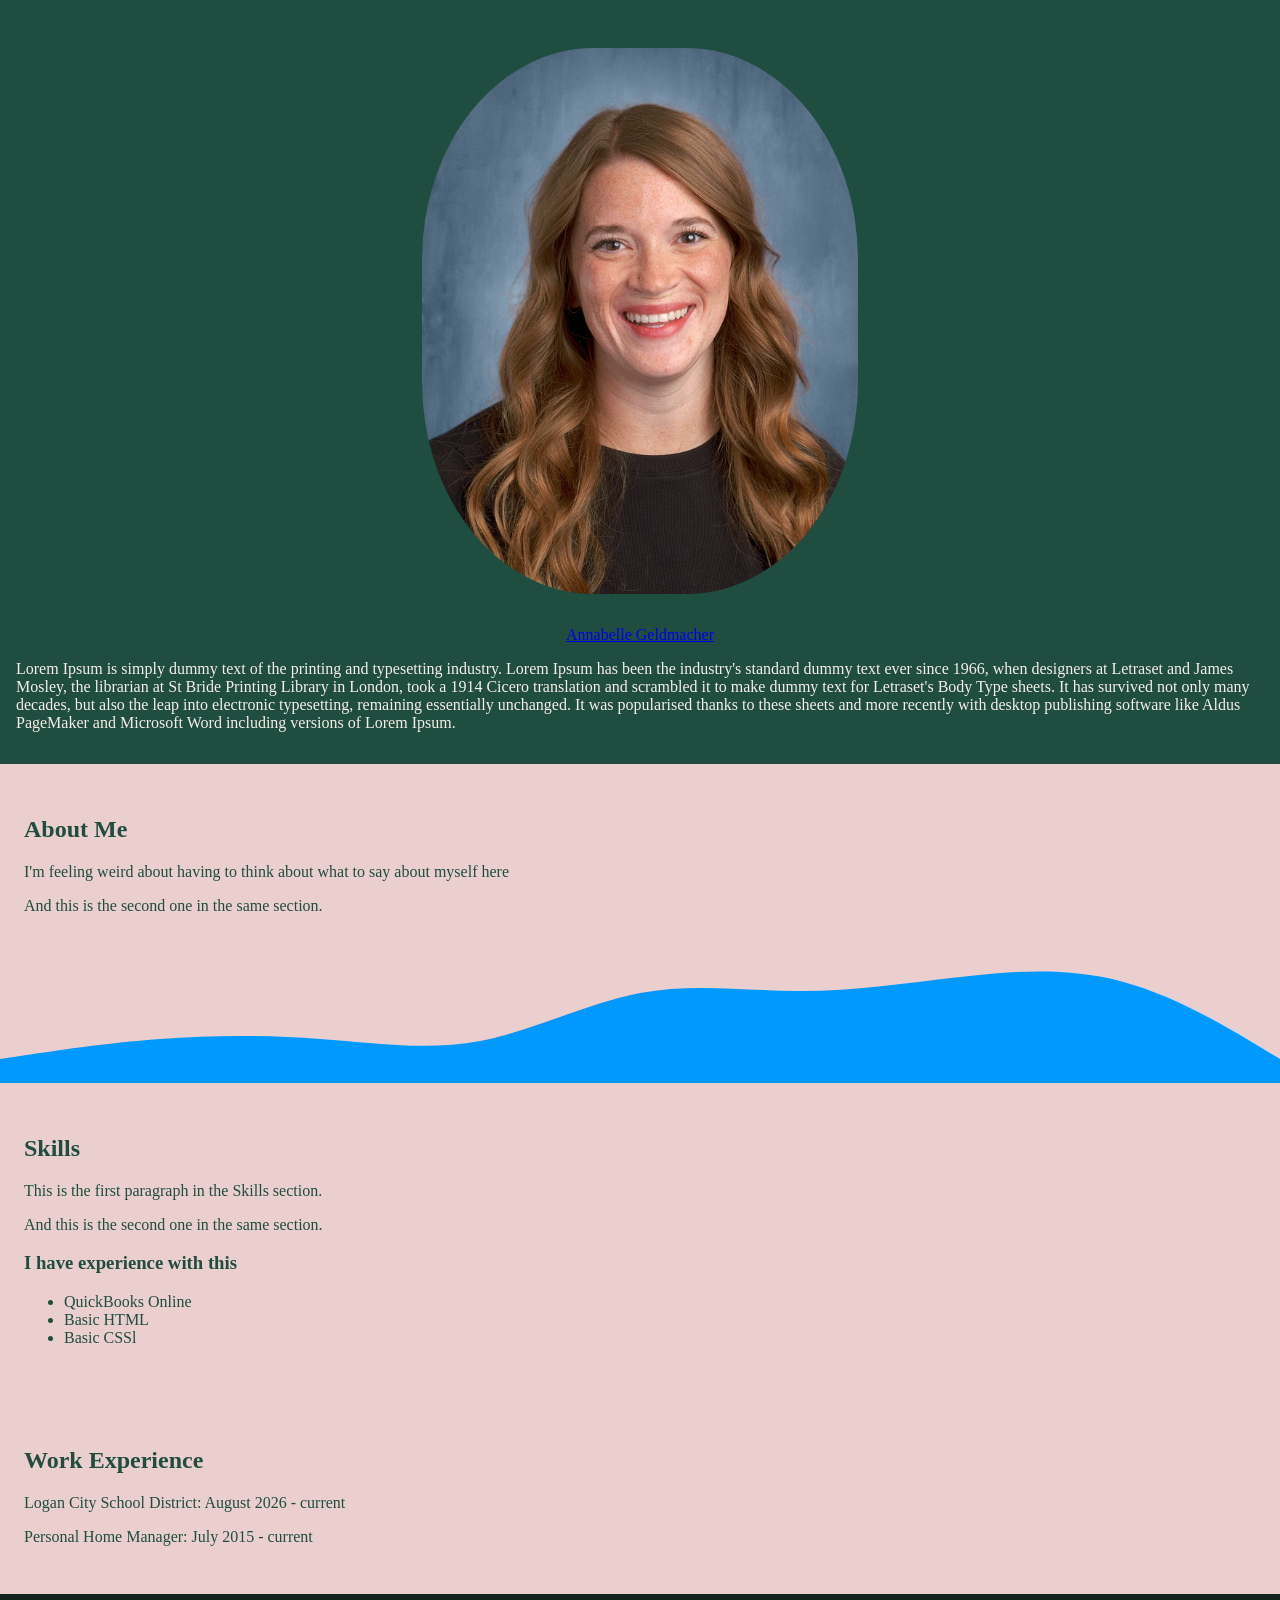
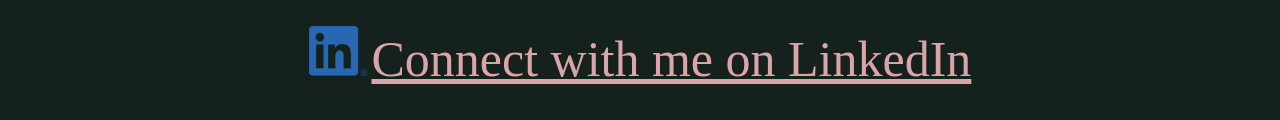
==== index.html @ 153352ad "initial uploading of files" ====
<!DOCTYPE html>
<html lang="en">

<head>
    <meta charset="UTF-8">
    <meta name="viewport" content="width=device-width, initial-scale=1.0">
    <title>Annabelle Geldmacher</title>
    <link rel="stylesheet" href="styles.css">
</head>

<body>
    <header>
        <img class="profilepic" src="headshot copy.JPG" alt="Personal Headshot">
        <!-- <div class="intro"> -->
        <!-- <h1>Annabelle Geldmacher</h1> -->
        <a href="#about-me-section">Annabelle Geldmacher</a>
        <p>Lorem Ipsum is simply dummy text of the printing and typesetting industry. Lorem Ipsum has been the
            industry's standard dummy text ever since 1966, when designers at Letraset and James Mosley, the
            librarian at St Bride Printing Library in London, took a 1914 Cicero translation and scrambled it to
            make dummy text for Letraset's Body Type sheets. It has survived not only many decades, but also the
            leap into electronic typesetting, remaining essentially unchanged. It was popularised thanks to these
            sheets and more recently with desktop publishing software like Aldus PageMaker and Microsoft Word
            including versions of Lorem Ipsum.</p>
        <!-- </div> -->
    </header>
    <main>
        <section>
            <h2 id="about-me-section">About Me</h2>
            <p>I'm feeling weird about having to think about what to say about myself here</p>
            <p>And this is the second one in the same section.</p>
        </section>
        <!-- wave divider -->
        <div class="wave-divider">
            <svg xmlns="http://www.w3.org/2000/svg" viewBox="0 0 1440 320" preserveAspectRatio="none">
                <path fill="#0099ff" fill-opacity="1"
                    d="M0,256L30,245.3C60,235,120,213,180,202.7C240,192,300,192,360,202.7C420,213,480,235,540,208C600,181,660,107,720,80C780,53,840,75,900,74.7C960,75,1020,53,1080,37.3C1140,21,1200,11,1260,48C1320,85,1380,171,1410,213.3L1440,256L1440,320L1410,320C1380,320,1320,320,1260,320C1200,320,1140,320,1080,320C1020,320,960,320,900,320C840,320,780,320,720,320C660,320,600,320,540,320C480,320,420,320,360,320C300,320,240,320,180,320C120,320,60,320,30,320L0,320Z">
                </path>
            </svg>
        </div>

        <section>
            <h2>Skills</h2>
            <p>This is the first paragraph in the Skills section.</p>
            <p>And this is the second one in the same section.</p>
            <h3>I have experience with this</h3>
            <ul>
                <li>QuickBooks Online</li>
                <li>Basic HTML</li>
                <li>Basic CSSl</li>
            </ul>
        </section>
        <section>
            <h2>Work Experience</h2>
            <p>Logan City School District: August 2026 - current</p>
            <p>Personal Home Manager: July 2015 - current</p>
        </section>
    </main>
    <footer class="centered">
        <img src="logo.png" alt="LinkedIn logo" height="50px">
        <a href="https://www.linkedin.com/in/annabelle-geldmacher-92228b434/">
            Connect with me on LinkedIn
        </a>
    </footer>

</body>


</html>
---- styles.css ----
/* ----------HEADER---------- */
@font-face {
    font-family: 'TaylorSwiftHandwriting';
    src: url('fonts/TaylorSwiftHandwriting.ttf');
}

@font-face {
    font-family: 'BuiltTitling';
    src: url('fonts/BuiltTitling.ttf')
}

header {
    display: flex;
    flex-direction: column;
    background-color: #1F4D3F;
    color: #F7EEE9;
    /* border-bottom: 5px solid #D9A5A8; */
    justify-content: space-evenly;
    align-items: center;
    align-content: center;
    font-family: 'BuiltTitling';
    padding: 1rem;
}

/* ----------MAIN---------- */

body {
    background-color: #EBCFCF;
    color: #1F4D3F;
    margin: 0;
    padding: 0;
    font-family: 'TaylorSwiftHandwriting';
}

.profilepic {
    max-width: 35%;
    padding: 2rem 1rem;
    border-radius: 40%;
}

.centered {
    text-align: center;
}

/* .intro {
    max-width: 500px;
    text-align: left;
} */
/* ----------WAVES---------- */
.wave-divider {
    background-color: var(--above);
    /* color of the section above */
    line-height: 0;
}

.wave-divider svg {
    display: block;
    width: 100%;
    height: 120px;
    /* make the waves taller or shorter */
    fill: var(--below);
    /* color of the section below */
}

/* ----------SECTIONS---------- */
section {
    padding: 2rem 1.5rem;
}

.section-petal {
    background-color: #EBCFCF;
}

.section-sage {
    background-color: #B8BFA0;
}

footer {
    background-color: #14211C;
    color: #F7EEE9;
    padding: 2rem;
}

footer a {
    color: #D9A5A8;
    font-size: 50px;
}

/* ----------FOOTER---------- */

footer a:hover {
    color: #F7EEE9;
}




/* #F7EEE9 - blush cream */
/* #1F4D3F - deep emerald*/
/* #14211C - ink green */
/* #D9A5A8 - dusty pink*/
/* #B8BFA0 - sage mist*/
/* #EBCFCF - pale petal*/
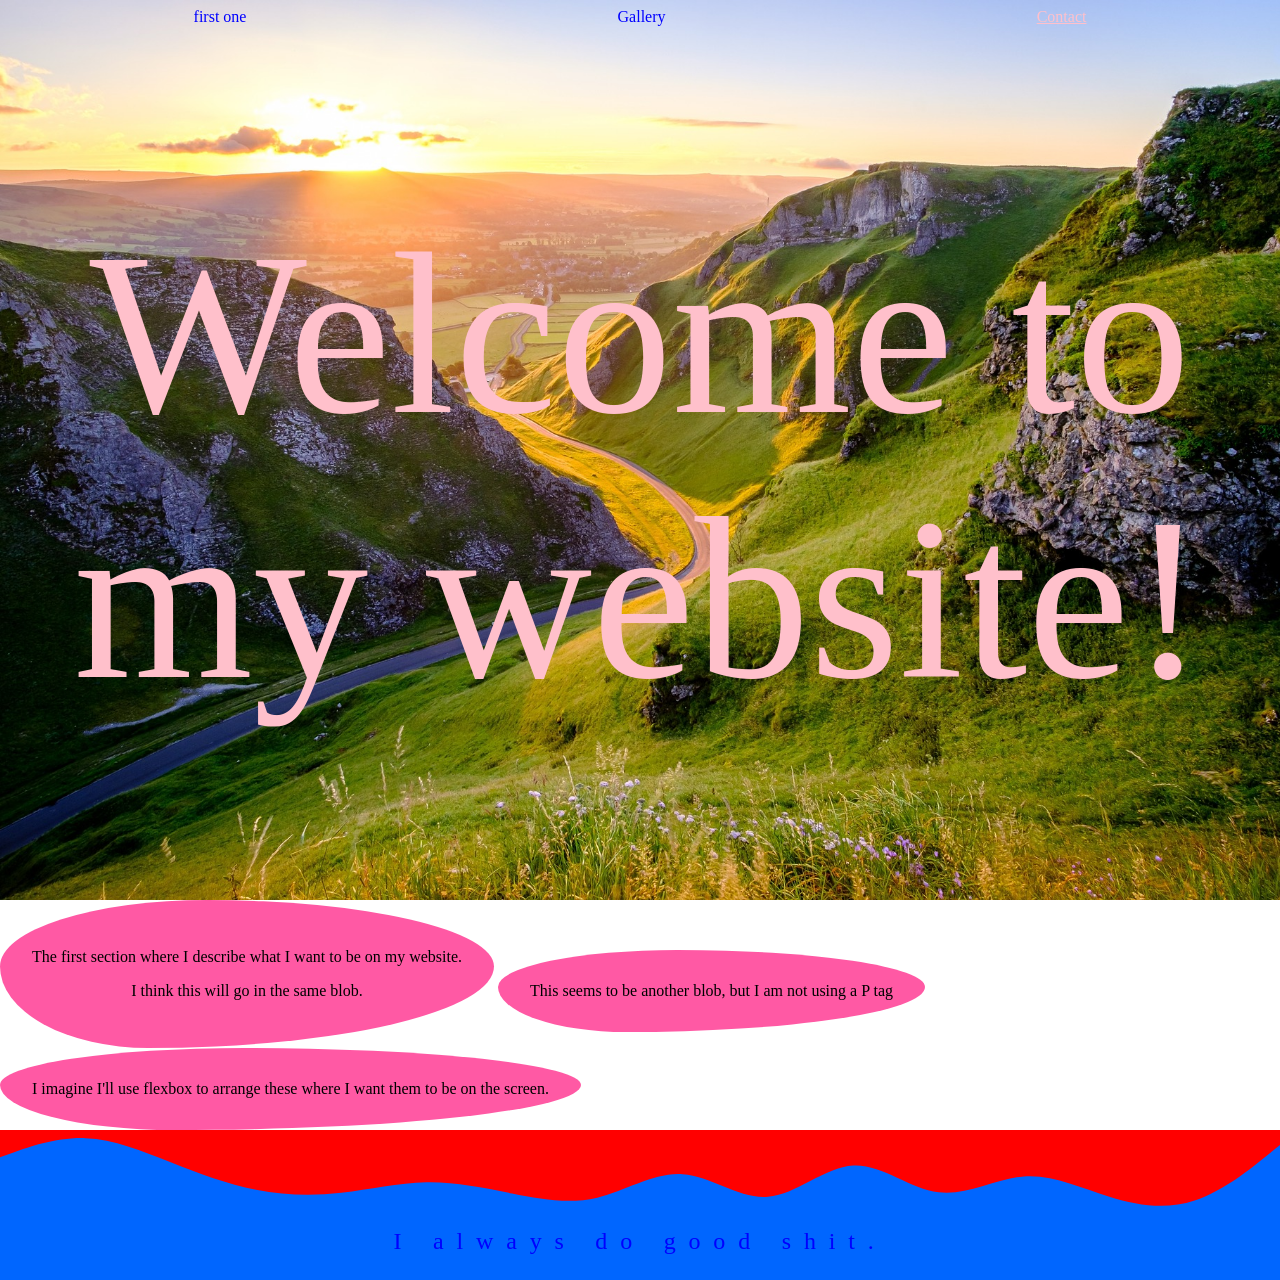
==== commit e3e2ad4e: "initial upload of actual final project" ====
--- a/index.html
+++ b/index.html
@@ -4,65 +4,36 @@
 <head>
     <meta charset="UTF-8">
     <meta name="viewport" content="width=device-width, initial-scale=1.0">
-    <title>Annabelle Geldmacher</title>
+    <title>Final Project</title>
     <link rel="stylesheet" href="styles.css">
 </head>
 
 <body>
-    <header>
-        <img class="profilepic" src="headshot copy.JPG" alt="Personal Headshot">
-        <!-- <div class="intro"> -->
-        <!-- <h1>Annabelle Geldmacher</h1> -->
-        <a href="#about-me-section">Annabelle Geldmacher</a>
-        <p>Lorem Ipsum is simply dummy text of the printing and typesetting industry. Lorem Ipsum has been the
-            industry's standard dummy text ever since 1966, when designers at Letraset and James Mosley, the
-            librarian at St Bride Printing Library in London, took a 1914 Cicero translation and scrambled it to
-            make dummy text for Letraset's Body Type sheets. It has survived not only many decades, but also the
-            leap into electronic typesetting, remaining essentially unchanged. It was popularised thanks to these
-            sheets and more recently with desktop publishing software like Aldus PageMaker and Microsoft Word
-            including versions of Lorem Ipsum.</p>
-        <!-- </div> -->
+    <header class="header">
+        <nav class="nav">
+            <ul>
+                <li>first one</li>
+                <li>Gallery</li>
+                <li><a class="contact" href="https://linkedin.com">Contact</a></li>
+            </ul>
+        </nav>
+        <p class="hero-text">Welcome to my website!</p>
     </header>
     <main>
-        <section>
-            <h2 id="about-me-section">About Me</h2>
-            <p>I'm feeling weird about having to think about what to say about myself here</p>
-            <p>And this is the second one in the same section.</p>
-        </section>
-        <!-- wave divider -->
-        <div class="wave-divider">
-            <svg xmlns="http://www.w3.org/2000/svg" viewBox="0 0 1440 320" preserveAspectRatio="none">
-                <path fill="#0099ff" fill-opacity="1"
-                    d="M0,256L30,245.3C60,235,120,213,180,202.7C240,192,300,192,360,202.7C420,213,480,235,540,208C600,181,660,107,720,80C780,53,840,75,900,74.7C960,75,1020,53,1080,37.3C1140,21,1200,11,1260,48C1320,85,1380,171,1410,213.3L1440,256L1440,320L1410,320C1380,320,1320,320,1260,320C1200,320,1140,320,1080,320C1020,320,960,320,900,320C840,320,780,320,720,320C660,320,600,320,540,320C480,320,420,320,360,320C300,320,240,320,180,320C120,320,60,320,30,320L0,320Z">
-                </path>
-            </svg>
+        <div class="blob-container">
+            <p>The first section where I describe what I want to be on my website.</p>
+            <p>I think this will go in the same blob.</p>
         </div>
-
-        <section>
-            <h2>Skills</h2>
-            <p>This is the first paragraph in the Skills section.</p>
-            <p>And this is the second one in the same section.</p>
-            <h3>I have experience with this</h3>
-            <ul>
-                <li>QuickBooks Online</li>
-                <li>Basic HTML</li>
-                <li>Basic CSSl</li>
-            </ul>
-        </section>
-        <section>
-            <h2>Work Experience</h2>
-            <p>Logan City School District: August 2026 - current</p>
-            <p>Personal Home Manager: July 2015 - current</p>
-        </section>
+        <div class="blob-container">
+            This seems to be another blob, but I am not using a P tag
+        </div>
+        <div class="blob-container">
+            I imagine I'll use flexbox to arrange these where I want them to be on the screen.
+        </div>
     </main>
-    <footer class="centered">
-        <img src="logo.png" alt="LinkedIn logo" height="50px">
-        <a href="https://www.linkedin.com/in/annabelle-geldmacher-92228b434/">
-            Connect with me on LinkedIn
-        </a>
+    <footer class="footer">
+        <p class="footer-text">I always do good shit.</p>
     </footer>
-
 </body>
 
-
 </html>
--- a/styles.css
+++ b/styles.css
@@ -1,103 +1,101 @@
-/* ----------HEADER---------- */
-@font-face {
-    font-family: 'TaylorSwiftHandwriting';
-    src: url('fonts/TaylorSwiftHandwriting.ttf');
+html,
+body {
+    margin: 0;
+    padding: 0;
 }
 
-@font-face {
-    font-family: 'BuiltTitling';
-    src: url('fonts/BuiltTitling.ttf')
+.header {
+    background-image: url(photos/highlandsunset.jpg);
+    background-size: cover;
+    background-position: center;
+    background-repeat: no-repeat;
+    min-height: 100vh;
+    min-height: 100dvh;
+    display: flex;
+    flex-direction: column;
+    padding: 0;
+    margin: 0;
+
+    /* list-style-type: none;
+    color: blue;
+    display: flex;
+    flex-direction: row;
+    justify-content: center;
+    justify-content: space-around;
+    padding: 0;
+    margin: 0; */
 }
 
-header {
+.nav ul {
     display: flex;
-    flex-direction: column;
-    background-color: #1F4D3F;
-    color: #F7EEE9;
-    /* border-bottom: 5px solid #D9A5A8; */
-    justify-content: space-evenly;
-    align-items: center;
-    align-content: center;
-    font-family: 'BuiltTitling';
-    padding: 1rem;
+    color: blue;
+    flex-direction: row;
+    justify-content: space-around;
+    gap: 1.5rem;
+    list-style: none;
+    padding: .5rem 1rem;
+    margin: 0;
+    gap: 1rem;
 }
 
-/* ----------MAIN---------- */
-
-body {
-    background-color: #EBCFCF;
-    color: #1F4D3F;
-    margin: 0;
-    padding: 0;
-    font-family: 'TaylorSwiftHandwriting';
+.hero-text {
+    font-size: clamp(3rem, 18vw, 20rem);
+    color: pink;
+    margin: auto;
+    text-align: center;
+    max-width: 90%;
+    max-height: 95%;
+    padding: 0 1rem;
+    overflow-wrap: break-word;
+    line-height: 1:1;
 }
 
-.profilepic {
-    max-width: 35%;
-    padding: 2rem 1rem;
-    border-radius: 40%;
+.contact {
+    color: pink;
 }
 
-.centered {
+.contact:hover {
+    color: green;
+
+}
+
+.blob-container {
+    background-color: #ff59a4;
+    border-radius: 42% 58% 70% 30% / 45% 45% 55% 55%;
+    /* Irregular blob radii */
+    padding: 2rem;
+    display: inline-block;
     text-align: center;
 }
 
-/* .intro {
-    max-width: 500px;
-    text-align: left;
-} */
-/* ----------WAVES---------- */
-.wave-divider {
-    background-color: var(--above);
-    /* color of the section above */
-    line-height: 0;
+.body {
+    background-color: pink;
 }
 
-.wave-divider svg {
-    display: block;
-    width: 100%;
-    height: 120px;
-    /* make the waves taller or shorter */
-    fill: var(--below);
-    /* color of the section below */
+.footer {
+    background-image: url(photos/wave1.svg);
+    background-color: red;
+    width: 100% 100%;
+    background-repeat: no-repeat;
+    height: 150px;
+    display: flex;
+    align-items: flex-end;
+    justify-content: center;
 }
 
-/* ----------SECTIONS---------- */
-section {
-    padding: 2rem 1.5rem;
-}
-
-.section-petal {
-    background-color: #EBCFCF;
-}
-
-.section-sage {
-    background-color: #B8BFA0;
-}
-
-footer {
-    background-color: #14211C;
-    color: #F7EEE9;
-    padding: 2rem;
-}
-
-footer a {
-    color: #D9A5A8;
-    font-size: 50px;
-}
-
-/* ----------FOOTER---------- */
-
-footer a:hover {
-    color: #F7EEE9;
-}
-
-
-
-
-/* #F7EEE9 - blush cream */
-/* #1F4D3F - deep emerald*/
-/* #14211C - ink green */
-/* #D9A5A8 - dusty pink*/
-/* #B8BFA0 - sage mist*/
-/* #EBCFCF - pale petal*/+.footer-text {
+    position: relative;
+    z-index: 1;
+    flex: 1;
+    text-align: center;
+    letter-spacing: 1vw;
+    /* puts text in front of blob */
+    /* height: 100%; */
+    margin: 0;
+    padding: 25px;
+    /* display: flex; */
+    /* align-items: flex-end; */
+    /* justify-content: center; */
+    color: blue;
+    font-size: 1.5rem;
+}
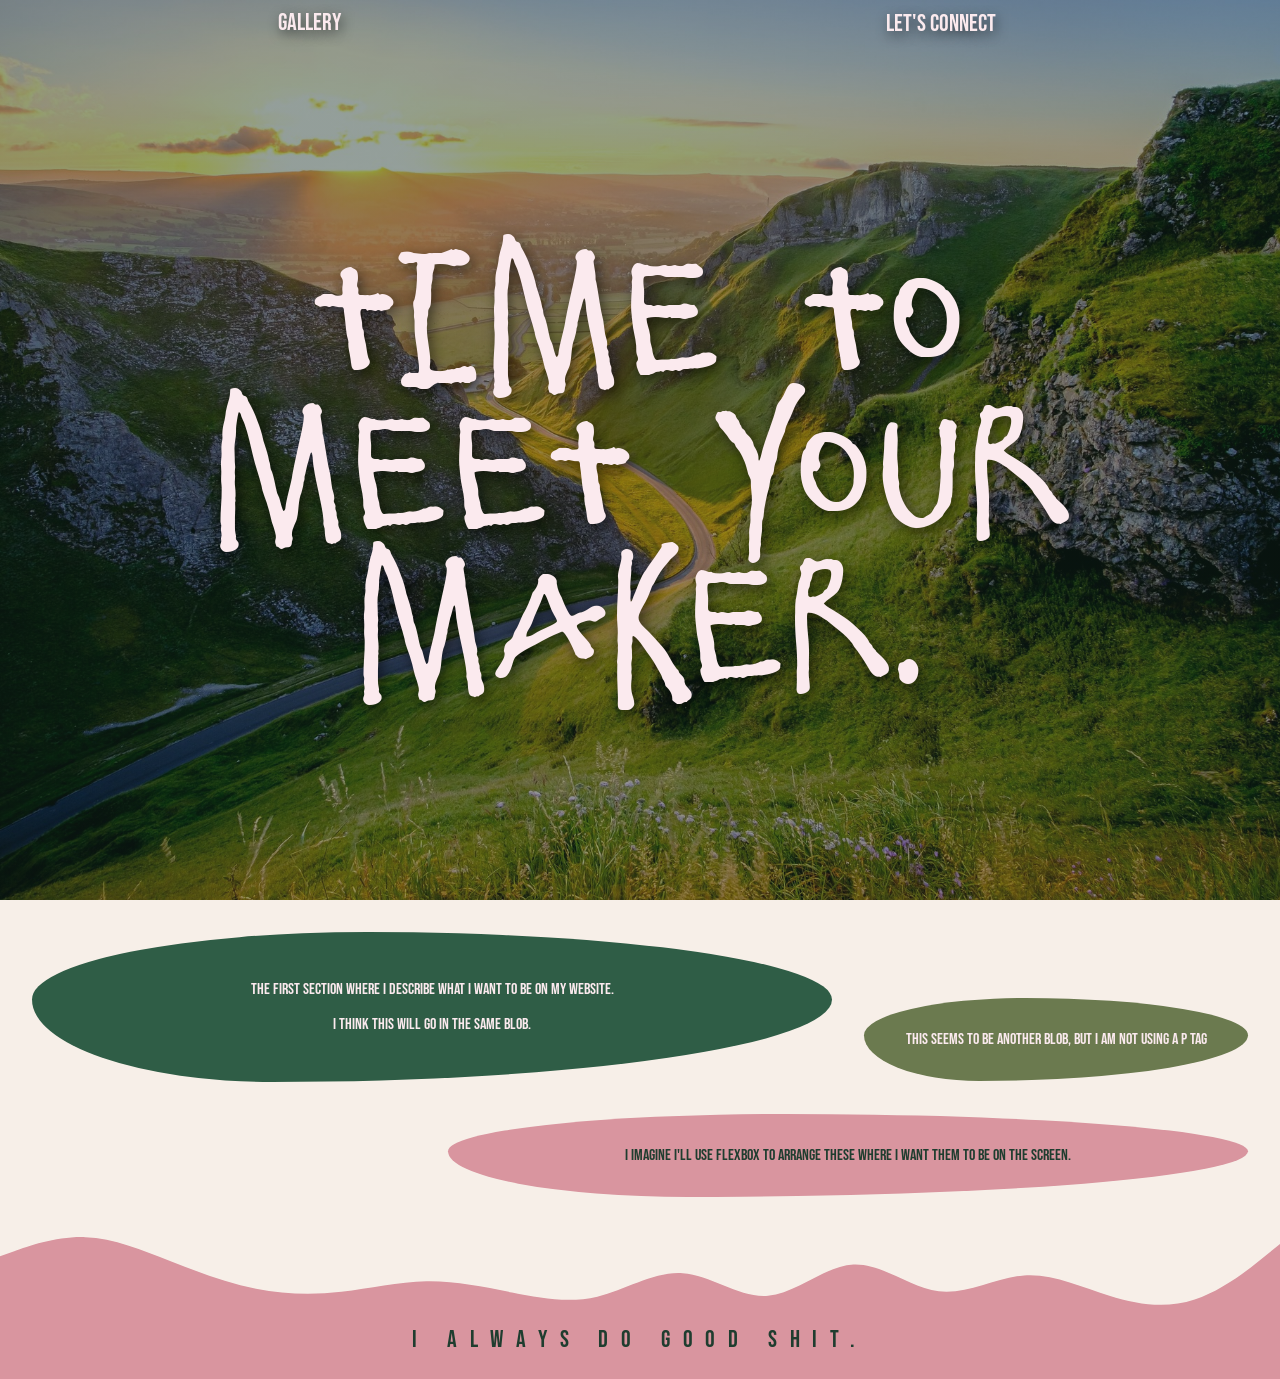
==== commit 78e80936: "Add files via upload" ====
--- a/index.html
+++ b/index.html
@@ -12,28 +12,41 @@
     <header class="header">
         <nav class="nav">
             <ul>
-                <li>first one</li>
-                <li>Gallery</li>
-                <li><a class="contact" href="https://linkedin.com">Contact</a></li>
+                <!-- <li>first one</li> -->
+                <li><a href="gallery.html">Gallery</a></li>
+                <li><button class="contact" id="open-contact">Let's Connect</button></li>
             </ul>
         </nav>
-        <p class="hero-text">Welcome to my website!</p>
+        <p class="hero-text">Time to meet your maker.</p>
     </header>
-    <main>
-        <div class="blob-container">
+    <main class="body">
+        <div class="blob-1">
             <p>The first section where I describe what I want to be on my website.</p>
             <p>I think this will go in the same blob.</p>
         </div>
-        <div class="blob-container">
+        <div class="blob-2">
             This seems to be another blob, but I am not using a P tag
         </div>
-        <div class="blob-container">
+        <div class="blob-3">
             I imagine I'll use flexbox to arrange these where I want them to be on the screen.
         </div>
     </main>
     <footer class="footer">
         <p class="footer-text">I always do good shit.</p>
     </footer>
+
+    <dialog class="contact-box" id="contact-box">
+        <button id="close-contact" class="close-x" aria-label="Close">&times;</button>
+        <div>Find me on LinkedIn or email me </div>
+        <!-- <h2>Get in touch</h2> -->
+        <div><a href="https://linkedin.com/in/annabelle-geldmacher" target="_blank" rel="noopener">LinkedIn</a></div>
+        <div>
+            <!-- <span id="email-text">annabelle.geldmacher@gmail.com</span> -->
+            <a href="mailto:annabelle.geldmacher@gmail.com">Email Me</a>
+            <!-- <button class="copy-email" id="copy-email">Copy email</button> -->
+        </div>
+    </dialog>
+    <script src="script.js"></script>
 </body>
 
 </html>
--- a/styles.css
+++ b/styles.css
@@ -1,3 +1,32 @@
+@font-face {
+    font-family: ElliotSix;
+    src: url(fonts/ElliotSix.ttf);
+}
+
+@font-face {
+    font-family: ComicZine;
+    src: url(fonts/ComicZine.otf);
+}
+
+@font-face {
+    font-family: BebasNeue;
+    src: url(fonts/BebasNeue.ttf);
+}
+
+@media (min-width: 700px) {
+    .blob-1 {
+        align-self: flex-start;
+    }
+
+    .blob-2 {
+        align-self: center;
+    }
+
+    .blob-3 {
+        align-self: flex-end;
+    }
+}
+
 html,
 body {
     margin: 0;
@@ -5,7 +34,8 @@
 }
 
 .header {
-    background-image: url(photos/highlandsunset.jpg);
+    /* background-image: linear-gradient(rgba(0, 0, 0, .25), rgba(0, 0, 0, .25)), url(photos/highlandsunset.jpg); */
+    background-image: linear-gradient(rgba(18, 42, 32, .45), rgba(18, 42, 32, .45)), url(photos/highlandsunset.jpg);
     background-size: cover;
     background-position: center;
     background-repeat: no-repeat;
@@ -27,8 +57,12 @@
 }
 
 .nav ul {
-    display: flex;
-    color: blue;
+    font-family: "BebasNeue";
+    font-size: x-large;
+    display: flex;
+    color: #fbeaee;
+    text-shadow: 3px 5px 14px rgba(0, 0, 0, .55);
+    text-decoration: none;
     flex-direction: row;
     justify-content: space-around;
     gap: 1.5rem;
@@ -38,43 +72,144 @@
     gap: 1rem;
 }
 
+.nav a {
+    color: #fbeaee;
+    text-shadow: 2px 4px 12px rgba(0, 0, 0, .55);
+    text-decoration: none;
+}
+
 .hero-text {
-    font-size: clamp(3rem, 18vw, 20rem);
-    color: pink;
+    font-family: "ElliotSix";
+    font-size: clamp(4rem, 12vw, 19rem);
+    color: #fbeaee;
+    text-shadow: 3px 5px 14px rgba(0, 0, 0, .55);
     margin: auto;
     text-align: center;
     max-width: 90%;
     max-height: 95%;
     padding: 0 1rem;
     overflow-wrap: break-word;
-    line-height: 1:1;
+    line-height: 1;
 }
 
 .contact {
-    color: pink;
+    color: #fbeaee;
+    text-shadow: 2px 4px 12px rgba(0, 0, 0, .55);
+    background: none;
+    border: none;
+    font: inherit;
+    cursor: pointer;
+    /* cursor/pointer - why? */
 }
 
 .contact:hover {
-    color: green;
-
-}
-
-.blob-container {
-    background-color: #ff59a4;
+    color: #f2a7b8;
+
+}
+
+.contact-box {
+    background-color: #1f3d2f;
+    color: #f6dfe4;
+    width: min(55vw, 50vh);
+    height: min(50vw, 50vh);
+    box-sizing: border-box;
+    border: none;
+    border-radius: 1rem;
+    font-family: "BebasNeue";
+    font-size: 3.5rem;
+    padding: 2rem;
+    overflow: auto;
+}
+
+.contact-box[open] {
+    display: flex;
+    flex-direction: column;
+    justify-content: center;
+    align-items: center;
+    gap: 1rem;
+    text-align: center;
+}
+
+.contact-box a {
+    color: #e9a9b8;
+}
+
+.contact-box a:hover {
+    color: #a8c99a;
+}
+
+.contact-box::backdrop {
+    background: rgba(0, 0, 0, 0.5);
+}
+
+.close-x {
+    position: absolute;
+    top: .5rem;
+    right: .75rem;
+    background: none;
+    border: none;
+    font-size: 3rem;
+    line-height: 1;
+    cursor: pointer;
+    color: #e9a9b8;
+}
+
+.close-x:hover {
+    color: #a8c99a;
+}
+
+main {
+    display: grid;
+    grid-template-columns: repeat(3, 1fr);
+    gap: 2rem;
+    padding: 2rem;
+}
+
+.blob-1 {
+    grid-column: 1 / 3;
+    background-color: #2f5d46;
     border-radius: 42% 58% 70% 30% / 45% 45% 55% 55%;
     /* Irregular blob radii */
     padding: 2rem;
     display: inline-block;
     text-align: center;
+    color: #fbeaee;
+    font-family: "BebasNeue";
+}
+
+.blob-2 {
+    grid-column: 3;
+    margin-top: 4rem;
+    background-color: #6b7a4f;
+    border-radius: 42% 58% 70% 30% / 45% 45% 55% 55%;
+    /* Irregular blob radii */
+    padding: 2rem;
+    display: inline-block;
+    text-align: center;
+    color: #fbeaee;
+    font-family: "BebasNeue";
+}
+
+.blob-3 {
+    grid-column: 2 / 4;
+    background-color: #d9959f;
+    border-radius: 42% 58% 70% 30% / 45% 45% 55% 55%;
+    /* Irregular blob radii */
+    padding: 2rem;
+    display: inline-block;
+    text-align: center;
+    color: #1f3d2f;
+    font-family: "BebasNeue";
 }
 
 .body {
-    background-color: pink;
+    background-color: #f7efe8;
 }
 
 .footer {
     background-image: url(photos/wave1.svg);
-    background-color: red;
+    fill: #d9959f;
+    background-color: #f7efe8;
     width: 100% 100%;
     background-repeat: no-repeat;
     height: 150px;
@@ -84,6 +219,7 @@
 }
 
 .footer-text {
+    font-family: "BebasNeue";
     position: relative;
     z-index: 1;
     flex: 1;
@@ -96,6 +232,6 @@
     /* display: flex; */
     /* align-items: flex-end; */
     /* justify-content: center; */
-    color: blue;
+    color: #1f3d2f;
     font-size: 1.5rem;
 }
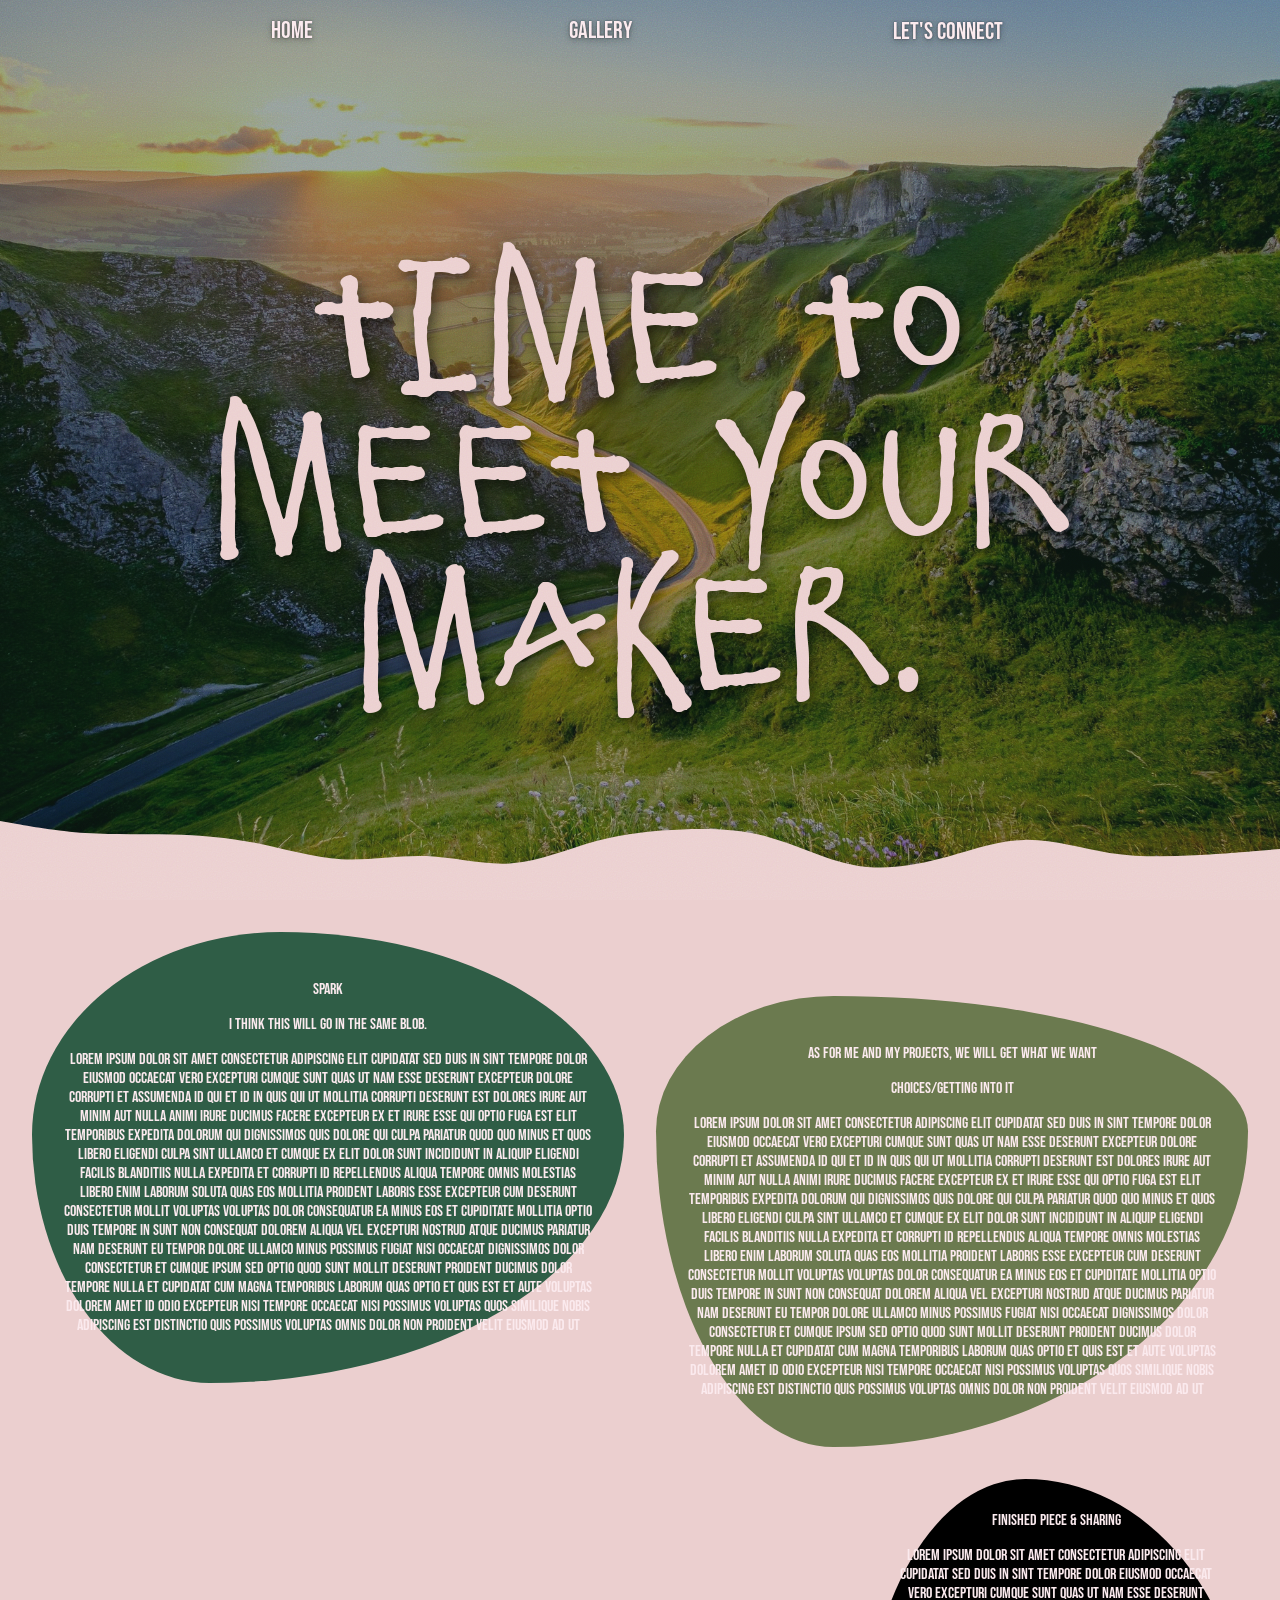
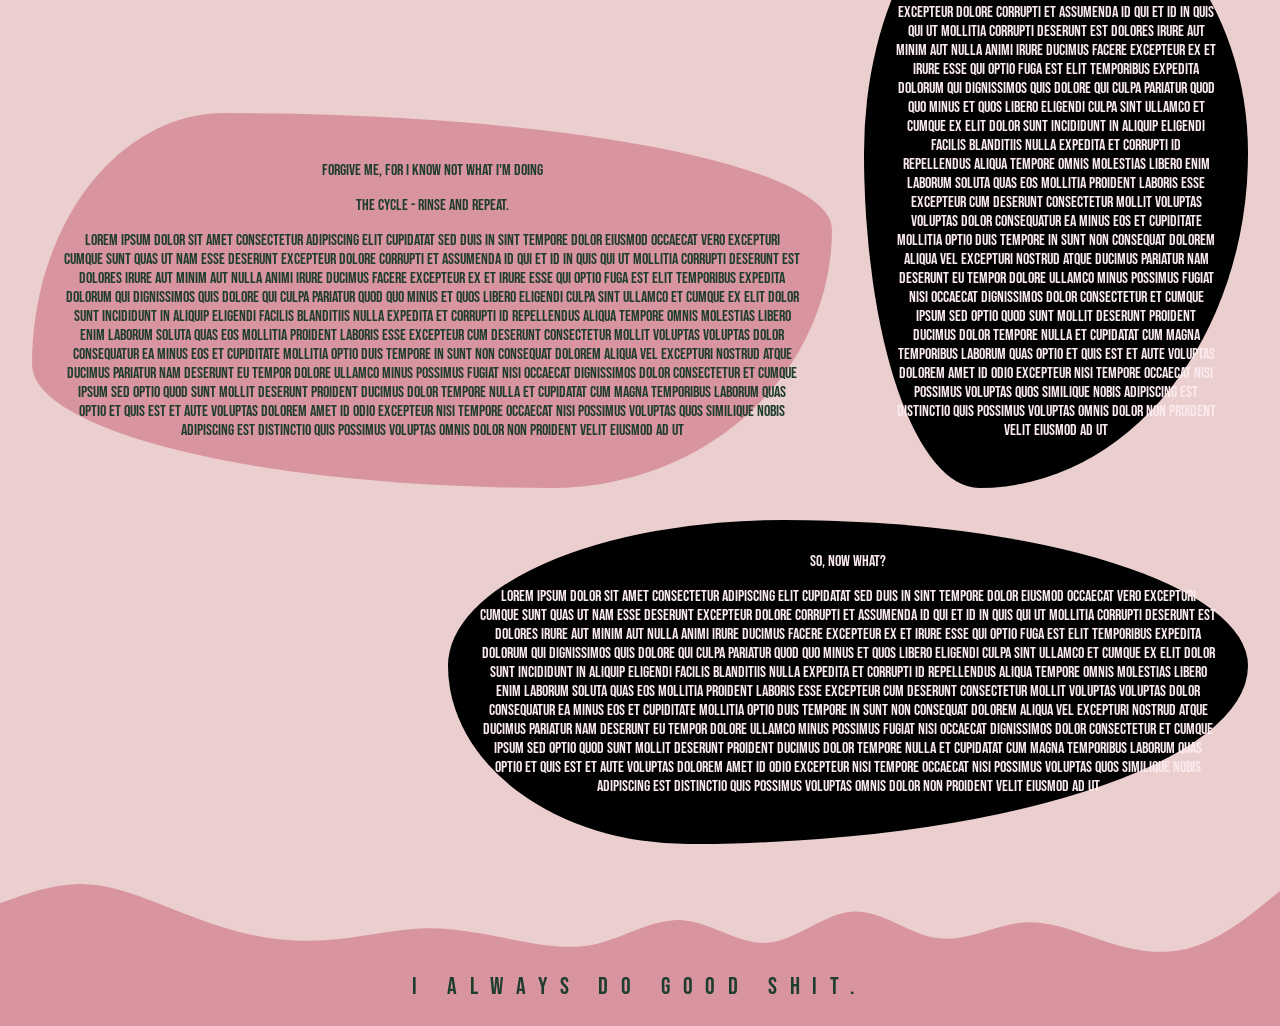
==== commit c4f5e880: "built gallery page, more main page formatting" ====
--- a/index.html
+++ b/index.html
@@ -12,23 +12,103 @@
     <header class="header">
         <nav class="nav">
             <ul>
-                <!-- <li>first one</li> -->
-                <li><a href="gallery.html">Gallery</a></li>
+                <li><a class="nav" href="index.html">Home</a></li>
+                <li><a class="nav" href="gallery.html">Gallery</a></li>
                 <li><button class="contact" id="open-contact">Let's Connect</button></li>
             </ul>
         </nav>
         <p class="hero-text">Time to meet your maker.</p>
+        <!-- <p class="lower-header">forgive me, for i know not what i'm doing.</p> -->
     </header>
-    <main class="body">
+    <main class="home-main">
         <div class="blob-1">
-            <p>The first section where I describe what I want to be on my website.</p>
+            <p>SPARK</p>
             <p>I think this will go in the same blob.</p>
+            <p>lorem ipsum dolor sit amet consectetur adipiscing elit cupidatat sed duis in sint tempore dolor
+                eiusmod occaecat vero excepturi cumque sunt quas ut nam esse deserunt excepteur dolore corrupti et
+                assumenda id qui et id in quis qui ut mollitia corrupti deserunt est dolores irure aut minim aut
+                nulla animi irure ducimus facere excepteur ex et irure esse qui optio fuga est elit temporibus
+                expedita dolorum qui dignissimos quis dolore qui culpa pariatur quod quo minus et quos libero
+                eligendi culpa sint ullamco et cumque ex elit dolor sunt incididunt in aliquip eligendi facilis
+                blanditiis nulla expedita et corrupti id repellendus aliqua tempore omnis molestias libero enim
+                laborum soluta quas eos mollitia proident laboris esse excepteur cum deserunt consectetur mollit
+                voluptas voluptas dolor consequatur ea minus eos et cupiditate mollitia optio duis tempore in sunt
+                non consequat dolorem aliqua vel excepturi nostrud atque ducimus pariatur nam deserunt eu tempor
+                dolore ullamco minus possimus fugiat nisi occaecat dignissimos dolor consectetur et cumque ipsum sed
+                optio quod sunt mollit deserunt proident ducimus dolor tempore nulla et cupidatat cum magna
+                temporibus laborum quas optio et quis est et aute voluptas dolorem amet id odio excepteur nisi
+                tempore occaecat nisi possimus voluptas quos similique nobis adipiscing est distinctio quis possimus
+                voluptas omnis dolor non proident velit eiusmod ad ut</p>
         </div>
         <div class="blob-2">
-            This seems to be another blob, but I am not using a P tag
+            <p>as for me and my projects, we will get what we want</p>
+            <p>choices/getting into it</p>
+            <p>lorem ipsum dolor sit amet consectetur adipiscing elit cupidatat sed duis in sint tempore dolor
+                eiusmod occaecat vero excepturi cumque sunt quas ut nam esse deserunt excepteur dolore corrupti et
+                assumenda id qui et id in quis qui ut mollitia corrupti deserunt est dolores irure aut minim aut
+                nulla animi irure ducimus facere excepteur ex et irure esse qui optio fuga est elit temporibus
+                expedita dolorum qui dignissimos quis dolore qui culpa pariatur quod quo minus et quos libero
+                eligendi culpa sint ullamco et cumque ex elit dolor sunt incididunt in aliquip eligendi facilis
+                blanditiis nulla expedita et corrupti id repellendus aliqua tempore omnis molestias libero enim
+                laborum soluta quas eos mollitia proident laboris esse excepteur cum deserunt consectetur mollit
+                voluptas voluptas dolor consequatur ea minus eos et cupiditate mollitia optio duis tempore in sunt
+                non consequat dolorem aliqua vel excepturi nostrud atque ducimus pariatur nam deserunt eu tempor
+                dolore ullamco minus possimus fugiat nisi occaecat dignissimos dolor consectetur et cumque ipsum sed
+                optio quod sunt mollit deserunt proident ducimus dolor tempore nulla et cupidatat cum magna
+                temporibus laborum quas optio et quis est et aute voluptas dolorem amet id odio excepteur nisi
+                tempore occaecat nisi possimus voluptas quos similique nobis adipiscing est distinctio quis possimus
+                voluptas omnis dolor non proident velit eiusmod ad ut</p>
         </div>
         <div class="blob-3">
-            I imagine I'll use flexbox to arrange these where I want them to be on the screen.
+            <p>forgive me, for i know not what i'm doing</p>
+            <p>the cycle - rinse and repeat.</p>
+            <p>lorem ipsum dolor sit amet consectetur adipiscing elit cupidatat sed duis in sint tempore dolor
+                eiusmod occaecat vero excepturi cumque sunt quas ut nam esse deserunt excepteur dolore corrupti et
+                assumenda id qui et id in quis qui ut mollitia corrupti deserunt est dolores irure aut minim aut
+                nulla animi irure ducimus facere excepteur ex et irure esse qui optio fuga est elit temporibus
+                expedita dolorum qui dignissimos quis dolore qui culpa pariatur quod quo minus et quos libero
+                eligendi culpa sint ullamco et cumque ex elit dolor sunt incididunt in aliquip eligendi facilis
+                blanditiis nulla expedita et corrupti id repellendus aliqua tempore omnis molestias libero enim
+                laborum soluta quas eos mollitia proident laboris esse excepteur cum deserunt consectetur mollit
+                voluptas voluptas dolor consequatur ea minus eos et cupiditate mollitia optio duis tempore in sunt
+                non consequat dolorem aliqua vel excepturi nostrud atque ducimus pariatur nam deserunt eu tempor
+                dolore ullamco minus possimus fugiat nisi occaecat dignissimos dolor consectetur et cumque ipsum sed
+                optio quod sunt mollit deserunt proident ducimus dolor tempore nulla et cupidatat cum magna
+                temporibus laborum quas optio et quis est et aute voluptas dolorem amet id odio excepteur nisi
+                tempore occaecat nisi possimus voluptas quos similique nobis adipiscing est distinctio quis possimus
+                voluptas omnis dolor non proident velit eiusmod ad ut</p>
+        </div>
+        <div class="blob-4">finished piece & sharing
+            <p>lorem ipsum dolor sit amet consectetur adipiscing elit cupidatat sed duis in sint tempore dolor eiusmod
+                occaecat vero excepturi cumque sunt quas ut nam esse deserunt excepteur dolore corrupti et assumenda id
+                qui et id in quis qui ut mollitia corrupti deserunt est dolores irure aut minim aut nulla animi irure
+                ducimus facere excepteur ex et irure esse qui optio fuga est elit temporibus expedita dolorum qui
+                dignissimos quis dolore qui culpa pariatur quod quo minus et quos libero eligendi culpa sint ullamco et
+                cumque ex elit dolor sunt incididunt in aliquip eligendi facilis blanditiis nulla expedita et corrupti
+                id repellendus aliqua tempore omnis molestias libero enim laborum soluta quas eos mollitia proident
+                laboris esse excepteur cum deserunt consectetur mollit voluptas voluptas dolor consequatur ea minus eos
+                et cupiditate mollitia optio duis tempore in sunt non consequat dolorem aliqua vel excepturi nostrud
+                atque ducimus pariatur nam deserunt eu tempor dolore ullamco minus possimus fugiat nisi occaecat
+                dignissimos dolor consectetur et cumque ipsum sed optio quod sunt mollit deserunt proident ducimus dolor
+                tempore nulla et cupidatat cum magna temporibus laborum quas optio et quis est et aute voluptas dolorem
+                amet id odio excepteur nisi tempore occaecat nisi possimus voluptas quos similique nobis adipiscing est
+                distinctio quis possimus voluptas omnis dolor non proident velit eiusmod ad ut</p>
+        </div>
+        <div class="blob-5">so, now what?
+            <p>lorem ipsum dolor sit amet consectetur adipiscing elit cupidatat sed duis in sint tempore dolor eiusmod
+                occaecat vero excepturi cumque sunt quas ut nam esse deserunt excepteur dolore corrupti et assumenda id
+                qui et id in quis qui ut mollitia corrupti deserunt est dolores irure aut minim aut nulla animi irure
+                ducimus facere excepteur ex et irure esse qui optio fuga est elit temporibus expedita dolorum qui
+                dignissimos quis dolore qui culpa pariatur quod quo minus et quos libero eligendi culpa sint ullamco et
+                cumque ex elit dolor sunt incididunt in aliquip eligendi facilis blanditiis nulla expedita et corrupti
+                id repellendus aliqua tempore omnis molestias libero enim laborum soluta quas eos mollitia proident
+                laboris esse excepteur cum deserunt consectetur mollit voluptas voluptas dolor consequatur ea minus eos
+                et cupiditate mollitia optio duis tempore in sunt non consequat dolorem aliqua vel excepturi nostrud
+                atque ducimus pariatur nam deserunt eu tempor dolore ullamco minus possimus fugiat nisi occaecat
+                dignissimos dolor consectetur et cumque ipsum sed optio quod sunt mollit deserunt proident ducimus dolor
+                tempore nulla et cupidatat cum magna temporibus laborum quas optio et quis est et aute voluptas dolorem
+                amet id odio excepteur nisi tempore occaecat nisi possimus voluptas quos similique nobis adipiscing est
+                distinctio quis possimus voluptas omnis dolor non proident velit eiusmod ad ut</p>
         </div>
     </main>
     <footer class="footer">
@@ -37,7 +117,7 @@
 
     <dialog class="contact-box" id="contact-box">
         <button id="close-contact" class="close-x" aria-label="Close">&times;</button>
-        <div>Find me on LinkedIn or email me </div>
+        <!-- <div>Find me on LinkedIn or email me</div> -->
         <!-- <h2>Get in touch</h2> -->
         <div><a href="https://linkedin.com/in/annabelle-geldmacher" target="_blank" rel="noopener">LinkedIn</a></div>
         <div>
--- a/styles.css
+++ b/styles.css
@@ -56,6 +56,77 @@
     margin: 0; */
 }
 
+/* .gallery-header {
+    background-image: linear-gradient(rgba(18, 42, 32, .45), rgba(18, 42, 32, .45)), url(photos/highlandsunset.jpg);
+    background-size: cover;
+    background-position: center top;
+    background-repeat: no-repeat;
+    min-height: 0;
+    height: 220px;
+    position: relative;
+    overflow: hidden;
+    display: flex;
+    flex-direction: column;
+    padding: 0;
+    margin: 0;
+} */
+/* .gallery-header {
+    background-image: url(photos/wave9.svg);
+    background-size: 100% 100%;
+    fill: ##EBCFCF;
+    background-color: #d9959f;
+    background-repeat: no-repeat;
+    min-height: 0;
+    height: 220px;
+    display: flex;
+    flex-direction: column;
+} */
+
+.gallery-header {
+    --wave-color: #d9959f;
+    position: relative;
+    background: #EBCFCF;
+    min-height: 0;
+    height: 220px;
+    display: flex;
+    flex-direction: column;
+}
+
+.gallery-header::before {
+    content: "";
+    position: absolute;
+    inset: 0;
+    /* fills the whole header */
+    background-color: var(--wave-color);
+    -webkit-mask: url(photos/wave9.svg) no-repeat center / 100% 100%;
+    mask: url(photos/wave9.svg) no-repeat center / 100% 100%;
+}
+
+.gallery-header .nav {
+    position: relative;
+    z-index: 1;
+    /* keeps the nav in front of the wave */
+}
+
+.gallery-main {
+    margin-top: -100px;
+    background-color: #EBCFCF;
+    display: flex;
+    flex-wrap: wrap;
+    justify-content: center;
+    padding: .5rem 2rem 2rem;
+    gap: 2rem;
+}
+
+.gallery {
+    display: flex;
+    flex-wrap: wrap;
+    /* rows wrap on small screens */
+    justify-content: center;
+    gap: 2rem;
+    padding: 2rem;
+}
+
 .nav ul {
     font-family: "BebasNeue";
     font-size: x-large;
@@ -64,24 +135,100 @@
     text-shadow: 3px 5px 14px rgba(0, 0, 0, .55);
     text-decoration: none;
     flex-direction: row;
-    justify-content: space-around;
+    justify-content: space-evenly;
     gap: 1.5rem;
     list-style: none;
-    padding: .5rem 1rem;
+    padding: 1rem 2rem;
     margin: 0;
     gap: 1rem;
 }
 
 .nav a {
     color: #fbeaee;
-    text-shadow: 2px 4px 12px rgba(0, 0, 0, .55);
+    text-shadow: 0 0 2px rgba(0, 0, 0, 0.5), 0 2px 6px rgba(0, 0, 0, 0.35);
     text-decoration: none;
+}
+
+.nav a:hover {
+    color: #f2a7b8;
+}
+
+.contact {
+    color: #fbeaee;
+    /* text-shadow: 1px 3px 10px rgba(0, 0, 0, .55); */
+    text-shadow: 0 0 2px rgba(0, 0, 0, 0.5), 0 2px 6px rgba(0, 0, 0, 0.35);
+    background: none;
+    border: none;
+    font: inherit;
+    cursor: pointer;
+    /* cursor/pointer - why? */
+}
+
+.contact:hover {
+    color: #f2a7b8;
+
+}
+
+.contact-box {
+    background-color: #1f3d2f;
+    color: #EBCFCF;
+    width: min(70vw, 60vh);
+    /* max-width: 70vw, 65vh; */
+    height: min(80vw, 60vh);
+    box-sizing: border-box;
+    border: none;
+    border-radius: 1rem;
+    font-family: "BebasNeue";
+    font-size: clamp(1.25rem, 6vmin, 2rem);
+    padding: clamp(1rem, 4vmin, 2rem);
+    overflow-wrap: break-word;
+    overflow: auto;
+}
+
+.contact-box[open] {
+    display: flex;
+    flex-direction: column;
+    justify-content: center;
+    align-items: center;
+    gap: 1rem;
+    text-align: center;
+}
+
+.contact-box a {
+    color: #EBCFCF;
+}
+
+.contact-box a:hover {
+    color: #1f3d2f;
+}
+
+.contact-box::backdrop {
+    background: rgba(0, 0, 0, 0.5);
+}
+
+
+.close-x {
+    position: absolute;
+    top: clamp(0.25rem, 1.5vmin, 0.5rem);
+    right: clamp(0.4rem, 2vmin, 0.75rem);
+    font-size: clamp(2rem, 8vmin, 4rem);
+    line-height: 1;
+    background: none;
+    border: none;
+    size: clamp(1.75rem, 6vmin, 3rem);
+    line-height: 1;
+    cursor: pointer;
+    color: #e9a9b8;
+}
+
+.close-x:hover {
+    color: #a8c99a;
 }
 
 .hero-text {
     font-family: "ElliotSix";
     font-size: clamp(4rem, 12vw, 19rem);
-    color: #fbeaee;
+    color: #EBCFCF;
     text-shadow: 3px 5px 14px rgba(0, 0, 0, .55);
     margin: auto;
     text-align: center;
@@ -92,84 +239,43 @@
     line-height: 1;
 }
 
-.contact {
-    color: #fbeaee;
-    text-shadow: 2px 4px 12px rgba(0, 0, 0, .55);
-    background: none;
-    border: none;
-    font: inherit;
-    cursor: pointer;
-    /* cursor/pointer - why? */
-}
-
-.contact:hover {
-    color: #f2a7b8;
-
-}
-
-.contact-box {
-    background-color: #1f3d2f;
-    color: #f6dfe4;
-    width: min(55vw, 50vh);
-    height: min(50vw, 50vh);
-    box-sizing: border-box;
-    border: none;
-    border-radius: 1rem;
-    font-family: "BebasNeue";
-    font-size: 3.5rem;
-    padding: 2rem;
-    overflow: auto;
-}
-
-.contact-box[open] {
-    display: flex;
-    flex-direction: column;
-    justify-content: center;
-    align-items: center;
-    gap: 1rem;
-    text-align: center;
-}
-
-.contact-box a {
-    color: #e9a9b8;
-}
-
-.contact-box a:hover {
-    color: #a8c99a;
-}
-
-.contact-box::backdrop {
-    background: rgba(0, 0, 0, 0.5);
-}
-
-.close-x {
-    position: absolute;
-    top: .5rem;
-    right: .75rem;
-    background: none;
-    border: none;
-    font-size: 3rem;
-    line-height: 1;
-    cursor: pointer;
-    color: #e9a9b8;
-}
-
-.close-x:hover {
-    color: #a8c99a;
-}
-
-main {
+.lower-header {
+    font-family: "BebasNeue";
+    display: flex;
+    justify-content: center;
+    align-content: end;
+    color: #fbeaee;
+    text-shadow: 3px 5px 14px rgba(0, 0, 0, .55);
+}
+
+.home-main {
+    /* display: block; */
+    --top-color: #EBCFCF;
+    position: relative;
+    background: #EBCFCF;
     display: grid;
-    grid-template-columns: repeat(3, 1fr);
+    grid-template-columns: repeat(6, 1fr);
     gap: 2rem;
     padding: 2rem;
 }
 
+.home-main::before {
+    content: "";
+    position: absolute;
+    left: 0;
+    width: 100%;
+    height: 120px;
+    top: -119px;
+    background-color: var(--top-color);
+    -webkit-mask: url(photos/wave3.svg) no-repeat center / 100% 100%;
+    mask: url(photos/wave3.svg) no-repeat center / 100% 100%;
+}
+
 .blob-1 {
-    grid-column: 1 / 3;
+    grid-column: 1 / 4;
+    grid-row: 1;
     background-color: #2f5d46;
     border-radius: 42% 58% 70% 30% / 45% 45% 55% 55%;
-    /* Irregular blob radii */
     padding: 2rem;
     display: inline-block;
     text-align: center;
@@ -178,11 +284,34 @@
 }
 
 .blob-2 {
-    grid-column: 3;
+    grid-column: 4 / 7;
     margin-top: 4rem;
     background-color: #6b7a4f;
+    border-radius: 30% 70% 70% 30% / 30% 30% 70% 70%;
+    padding: 2rem;
+    display: inline-block;
+    text-align: center;
+    color: #fbeaee;
+    font-family: "BebasNeue";
+}
+
+.blob-3 {
+    grid-column: 1 / 5;
+    grid-row: auto;
+    background-color: #d9959f;
+    border-radius: 24% 76% 35% 65% / 67% 31% 69% 33%;
+    padding: 2rem;
+    display: inline-block;
+    text-align: center;
+    color: #1f3d2f;
+    font-family: "BebasNeue";
+}
+
+.blob-4 {
+    grid-column: 5 / 7;
+    grid-row: auto;
+    background-color: black;
     border-radius: 42% 58% 70% 30% / 45% 45% 55% 55%;
-    /* Irregular blob radii */
     padding: 2rem;
     display: inline-block;
     text-align: center;
@@ -190,26 +319,109 @@
     font-family: "BebasNeue";
 }
 
-.blob-3 {
-    grid-column: 2 / 4;
-    background-color: #d9959f;
+.blob-5 {
+    grid-column: 3 / 7;
+    background-color: black;
     border-radius: 42% 58% 70% 30% / 45% 45% 55% 55%;
-    /* Irregular blob radii */
     padding: 2rem;
     display: inline-block;
     text-align: center;
-    color: #1f3d2f;
+    color: #fbeaee;
     font-family: "BebasNeue";
 }
 
 .body {
-    background-color: #f7efe8;
+    background-color: #f6dfe4;
+}
+
+body::after {
+    content: "";
+    position: fixed;
+    inset: 0;
+    pointer-events: none;
+    z-index: 10;
+    opacity: 0.25;
+    mix-blend-mode: overlay;
+    background-image: url("data:image/svg+xml,%3Csvg xmlns='http://www.w3.org/2000/svg' width='200' height='200'%3E%3Cfilter id='n'%3E%3CfeTurbulence type='fractalNoise' baseFrequency='0.8' numOctaves='2' stitchTiles='stitch'/%3E%3C/filter%3E%3Crect width='100%25' height='100%25' filter='url(%23n)'/%3E%3C/svg%3E");
+}
+
+.wave-section {
+    position: relative;
+    background-color: var(--bg);
+    color: var(--text);
+    padding: 2rem 2rem 140px;
+    margin-top: 15px;
+}
+
+.wave-section::before {
+    content: "";
+    position: absolute;
+    left: 0;
+    width: 100%;
+    height: 120px;
+    top: -119px;
+    background-color: var(--bg);
+    -webkit-mask: url(photos/wave3.svg) no-repeat center / 100% 100%;
+    mask: url(photos/wave3.svg) no-repeat center / 100% 100%;
+}
+
+.wave-section-2 {
+    position: relative;
+    background-color: var(--bg);
+    color: var(--text);
+    padding: 2rem 2rem 140px;
+}
+
+.wave-section-2::before {
+    content: "";
+    position: absolute;
+    left: 0;
+    width: 100%;
+    height: 120px;
+    top: -119px;
+    background-color: var(--bg);
+    -webkit-mask: url(photos/wave5.svg) no-repeat center / 100% 100%;
+    mask: url(photos/wave5.svg) no-repeat center / 100% 100%;
+}
+
+.wave-section-3 {
+    position: relative;
+    background-color: var(--bg);
+    color: var(--text);
+    padding: 2rem 2rem 140px;
+}
+
+.wave-section-3::before {
+    content: "";
+    position: absolute;
+    left: 0;
+    width: 100%;
+    height: 120px;
+    top: -119px;
+    background-color: var(--bg);
+    -webkit-mask: url(photos/wave6.svg) no-repeat center / 100% 100%;
+    mask: url(photos/wave6.svg) no-repeat center / 100% 100%;
+}
+
+.olive {
+    --bg: #6b7a4f;
+    --text: #fbeaee;
+}
+
+.emerald {
+    --bg: #2f5d46;
+    --text: #fbeaee;
+}
+
+.pink {
+    --bg: #d9959f;
+    --text: #1f3d2f;
 }
 
 .footer {
     background-image: url(photos/wave1.svg);
     fill: #d9959f;
-    background-color: #f7efe8;
+    background-color: #EBCFCF;
     width: 100% 100%;
     background-repeat: no-repeat;
     height: 150px;
@@ -233,5 +445,79 @@
     /* align-items: flex-end; */
     /* justify-content: center; */
     color: #1f3d2f;
+
     font-size: 1.5rem;
+}
+
+.gallery-main {
+    background-color: #EBCFCF;
+    padding: 2rem;
+}
+
+.gallery {
+    display: flex;
+    flex-wrap: wrap;
+    /* rows wrap on small screens */
+    justify-content: center;
+    gap: 2rem;
+    padding: 2rem;
+}
+
+.polaroid {
+    position: relative;
+    background: #fff;
+    padding: 0.75rem 0.75rem 0;
+    /* thin sides and top, no bottom yet */
+    margin: 0;
+    width: 260px;
+    box-shadow: 0 4px 12px rgba(0, 0, 0, 0.25);
+    transition: transform 0.2s ease, box-shadow 0.2s ease;
+}
+
+.polaroid::before {
+    content: "";
+    position: absolute;
+    top: -14px;
+    left: 50%;
+    width: 90px;
+    height: 28px;
+    transform: translateX(-50%) rotate(-4deg);
+    background: rgba(47, 93, 70, 0.65);
+    box-shadow: 0 1px 3 px rgba(0, 0, 0, 0.2);
+}
+
+.polaroid img {
+    display: block;
+    width: 100%;
+    aspect-ratio: 1 / 1;
+    object-fit: cover;
+}
+
+.polaroid figcaption {
+    padding: 1rem 0 1.25rem;
+    /* this creates the thick bottom strip */
+    text-align: center;
+    font-family: "BebasNeue";
+    font-size: 1.25rem;
+    color: #1f3d2f;
+}
+
+/* tilt them slightly, each a different angle */
+.polaroid:nth-child(odd) {
+    transform: rotate(-3deg);
+}
+
+.polaroid:nth-child(even) {
+    transform: rotate(2.5deg);
+}
+
+.polaroid:nth-child(3n) {
+    transform: rotate(-1deg);
+}
+
+/* straighten and lift on hover */
+.polaroid:hover {
+    transform: rotate(0deg) scale(1.05);
+    box-shadow: 0 8px 20px rgba(0, 0, 0, 0.35);
+    z-index: 1;
 }
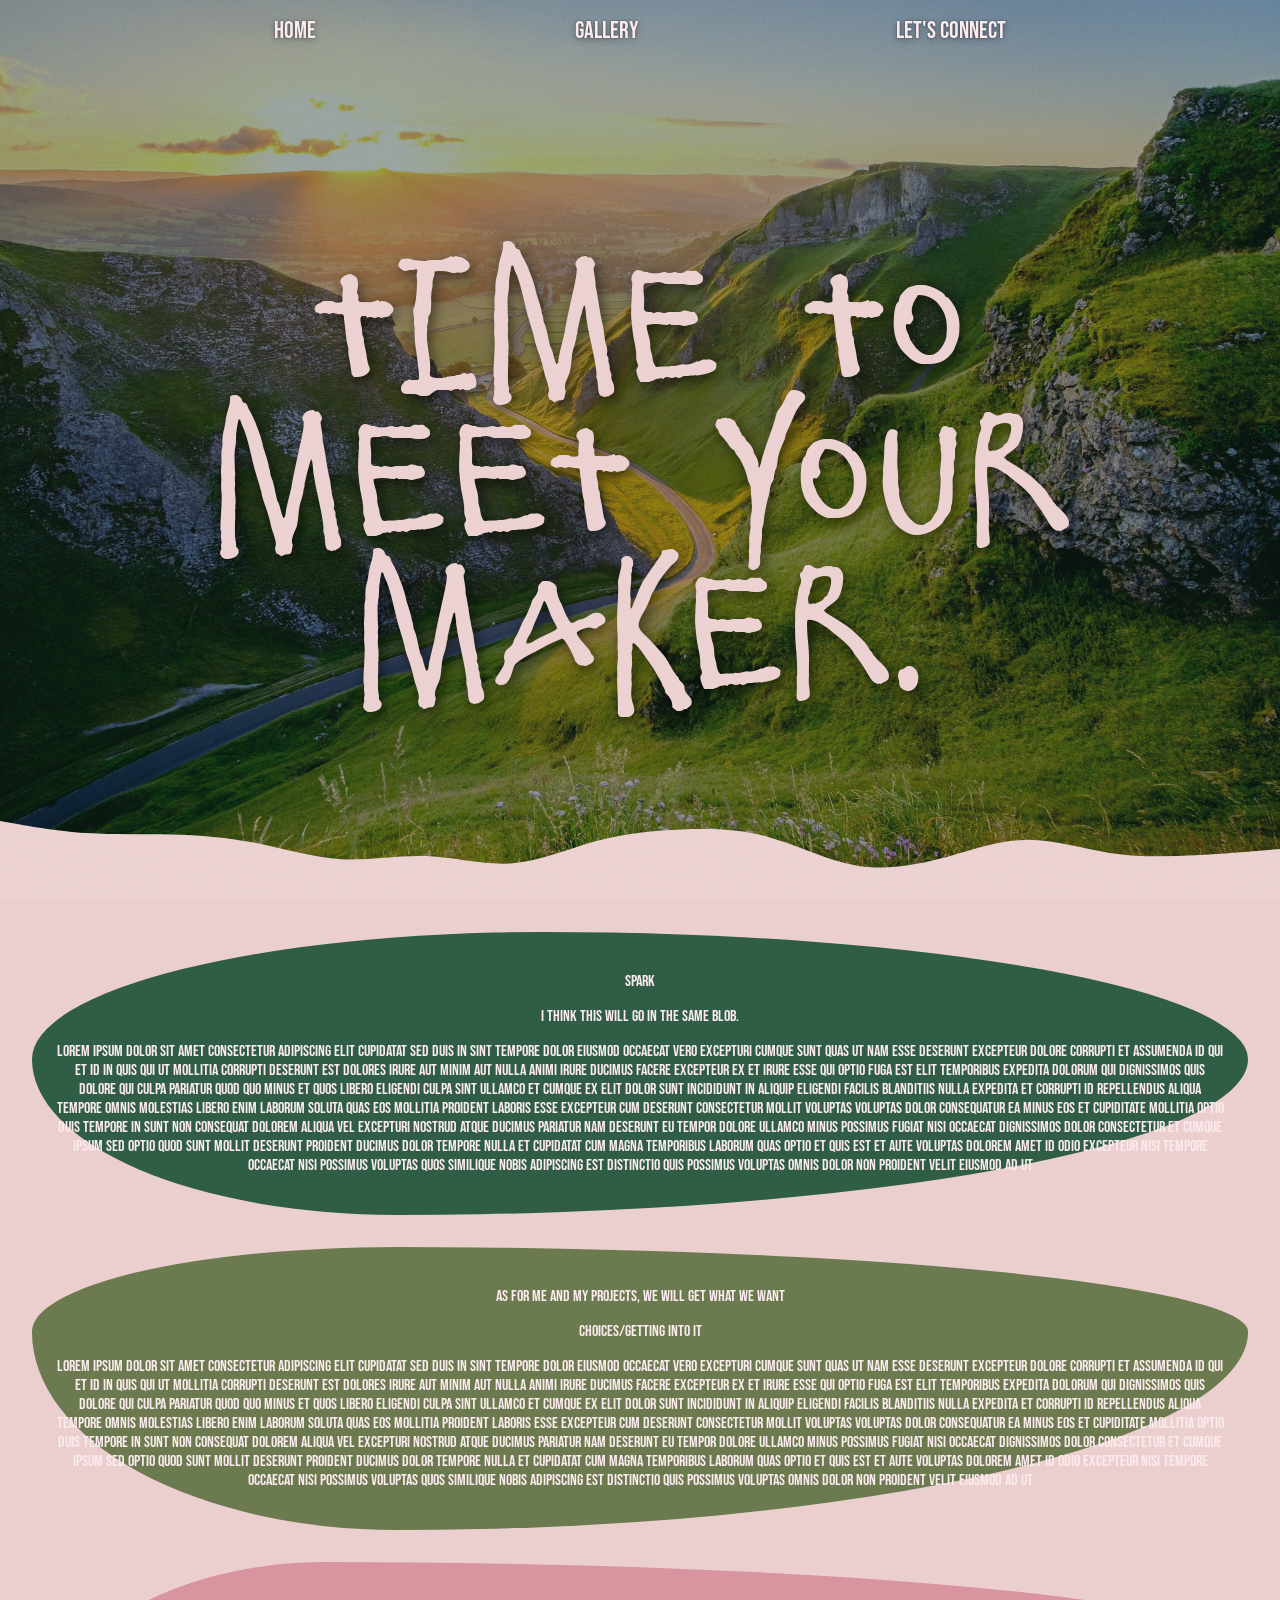
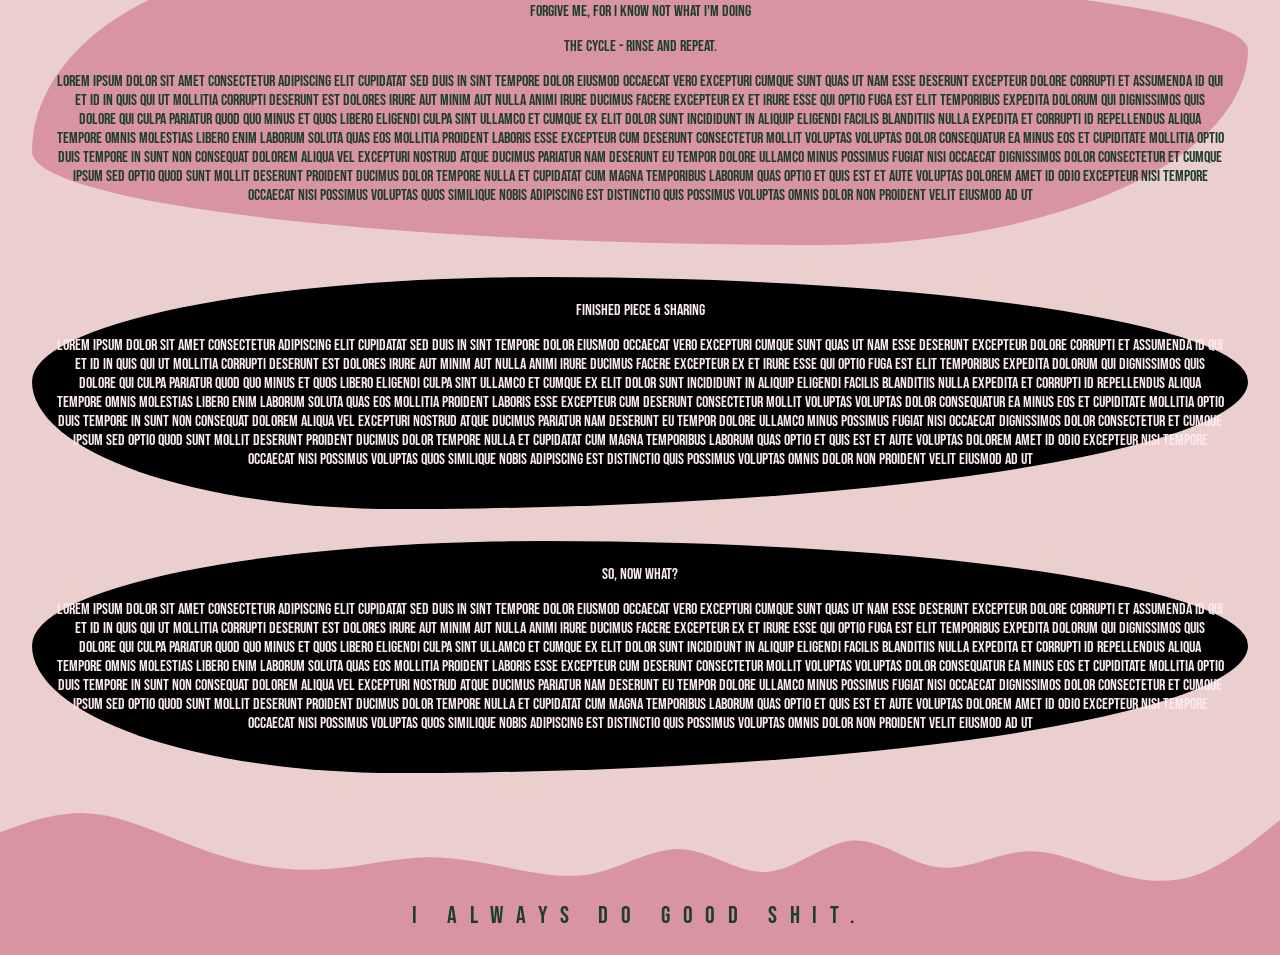
==== commit ebbe6cbb: "mobile blob fix, hover colors, nav bar spacing" ====
--- a/index.html
+++ b/index.html
@@ -118,11 +118,13 @@
     <dialog class="contact-box" id="contact-box">
         <button id="close-contact" class="close-x" aria-label="Close">&times;</button>
         <!-- <div>Find me on LinkedIn or email me</div> -->
-        <!-- <h2>Get in touch</h2> -->
+        <div>
+            <p>I always have time for my fans -<br>come find me!</p>
+        </div>
         <div><a href="https://linkedin.com/in/annabelle-geldmacher" target="_blank" rel="noopener">LinkedIn</a></div>
         <div>
             <!-- <span id="email-text">annabelle.geldmacher@gmail.com</span> -->
-            <a href="mailto:annabelle.geldmacher@gmail.com">Email Me</a>
+            <a href="mailto:annabelle.geldmacher@gmail.com">email me</a>
             <!-- <button class="copy-email" id="copy-email">Copy email</button> -->
         </div>
     </dialog>
--- a/styles.css
+++ b/styles.css
@@ -11,6 +11,16 @@
 @font-face {
     font-family: BebasNeue;
     src: url(fonts/BebasNeue.ttf);
+}
+
+@font-face {
+    font-family: CourierPrime;
+    src: url(fonts/CourierPrime.ttf)
+}
+
+@font-face {
+    font-family: SpecialElite;
+    src: url(fonts/SpecialElite.ttf);
 }
 
 @media (min-width: 700px) {
@@ -132,7 +142,7 @@
     font-size: x-large;
     display: flex;
     color: #fbeaee;
-    text-shadow: 3px 5px 14px rgba(0, 0, 0, .55);
+    text-shadow: 2px 4px 12px rgba(0, 0, 0, .55);
     text-decoration: none;
     flex-direction: row;
     justify-content: space-evenly;
@@ -161,6 +171,7 @@
     border: none;
     font: inherit;
     cursor: pointer;
+    padding: 0;
     /* cursor/pointer - why? */
 }
 
@@ -169,17 +180,26 @@
 
 }
 
+.gallery-header .nav a:hover,
+.gallery-header .contact:hover {
+    color: #1f3d2f;
+    text-shadow: none;
+}
+
 .contact-box {
     background-color: #1f3d2f;
-    color: #EBCFCF;
+    color: #d9959f;
     width: min(70vw, 60vh);
     /* max-width: 70vw, 65vh; */
     height: min(80vw, 60vh);
     box-sizing: border-box;
     border: none;
     border-radius: 1rem;
-    font-family: "BebasNeue";
-    font-size: clamp(1.25rem, 6vmin, 2rem);
+    font-family: "ElliotSix";
+    /* margin: 0; */
+    line-height: 1.2;
+    font-size: clamp(1.5rem, 6vmin, 2rem);
+    letter-spacing: .02em;
     padding: clamp(1rem, 4vmin, 2rem);
     overflow-wrap: break-word;
     overflow: auto;
@@ -194,12 +214,17 @@
     text-align: center;
 }
 
+.contact-box p {
+    font-size: 1.2em;
+}
+
 .contact-box a {
+    font-family: "BebasNeue";
     color: #EBCFCF;
 }
 
 .contact-box a:hover {
-    color: #1f3d2f;
+    color: #d9959f;
 }
 
 .contact-box::backdrop {
@@ -218,11 +243,11 @@
     size: clamp(1.75rem, 6vmin, 3rem);
     line-height: 1;
     cursor: pointer;
-    color: #e9a9b8;
+    color: #EBCFCF;
 }
 
 .close-x:hover {
-    color: #a8c99a;
+    color: #d9959f;
 }
 
 .hero-text {
@@ -328,6 +353,41 @@
     text-align: center;
     color: #fbeaee;
     font-family: "BebasNeue";
+}
+
+@media (max-width: 699px) {
+    .home-main {
+        grid-template-columns: 1fr;
+        gap: 1.5rem;
+        padding: 1.5rem 1rem;
+    }
+
+    .nav ul {
+        font-size: clamp(1.1rem, 5vw, 1.5rem);
+        align-items: center;
+        gap: 1.5rem;
+        padding: 0.75rem 1rem;
+    }
+
+    .nav a,
+    .contact {
+        display: inline-block;
+        padding: 0.5rem 0.4rem;
+        line-height: 1;
+    }
+}
+
+.blob-1,
+.blob-2,
+.blob-3,
+.blob-4,
+.blob-5 {
+    grid-column: 1 / -1;
+    grid-row: auto;
+    margin-top: 0;
+    padding: 1.5rem;
+    width: auto;
+    max-width: none;
 }
 
 .body {
@@ -445,7 +505,6 @@
     /* align-items: flex-end; */
     /* justify-content: center; */
     color: #1f3d2f;
-
     font-size: 1.5rem;
 }
 
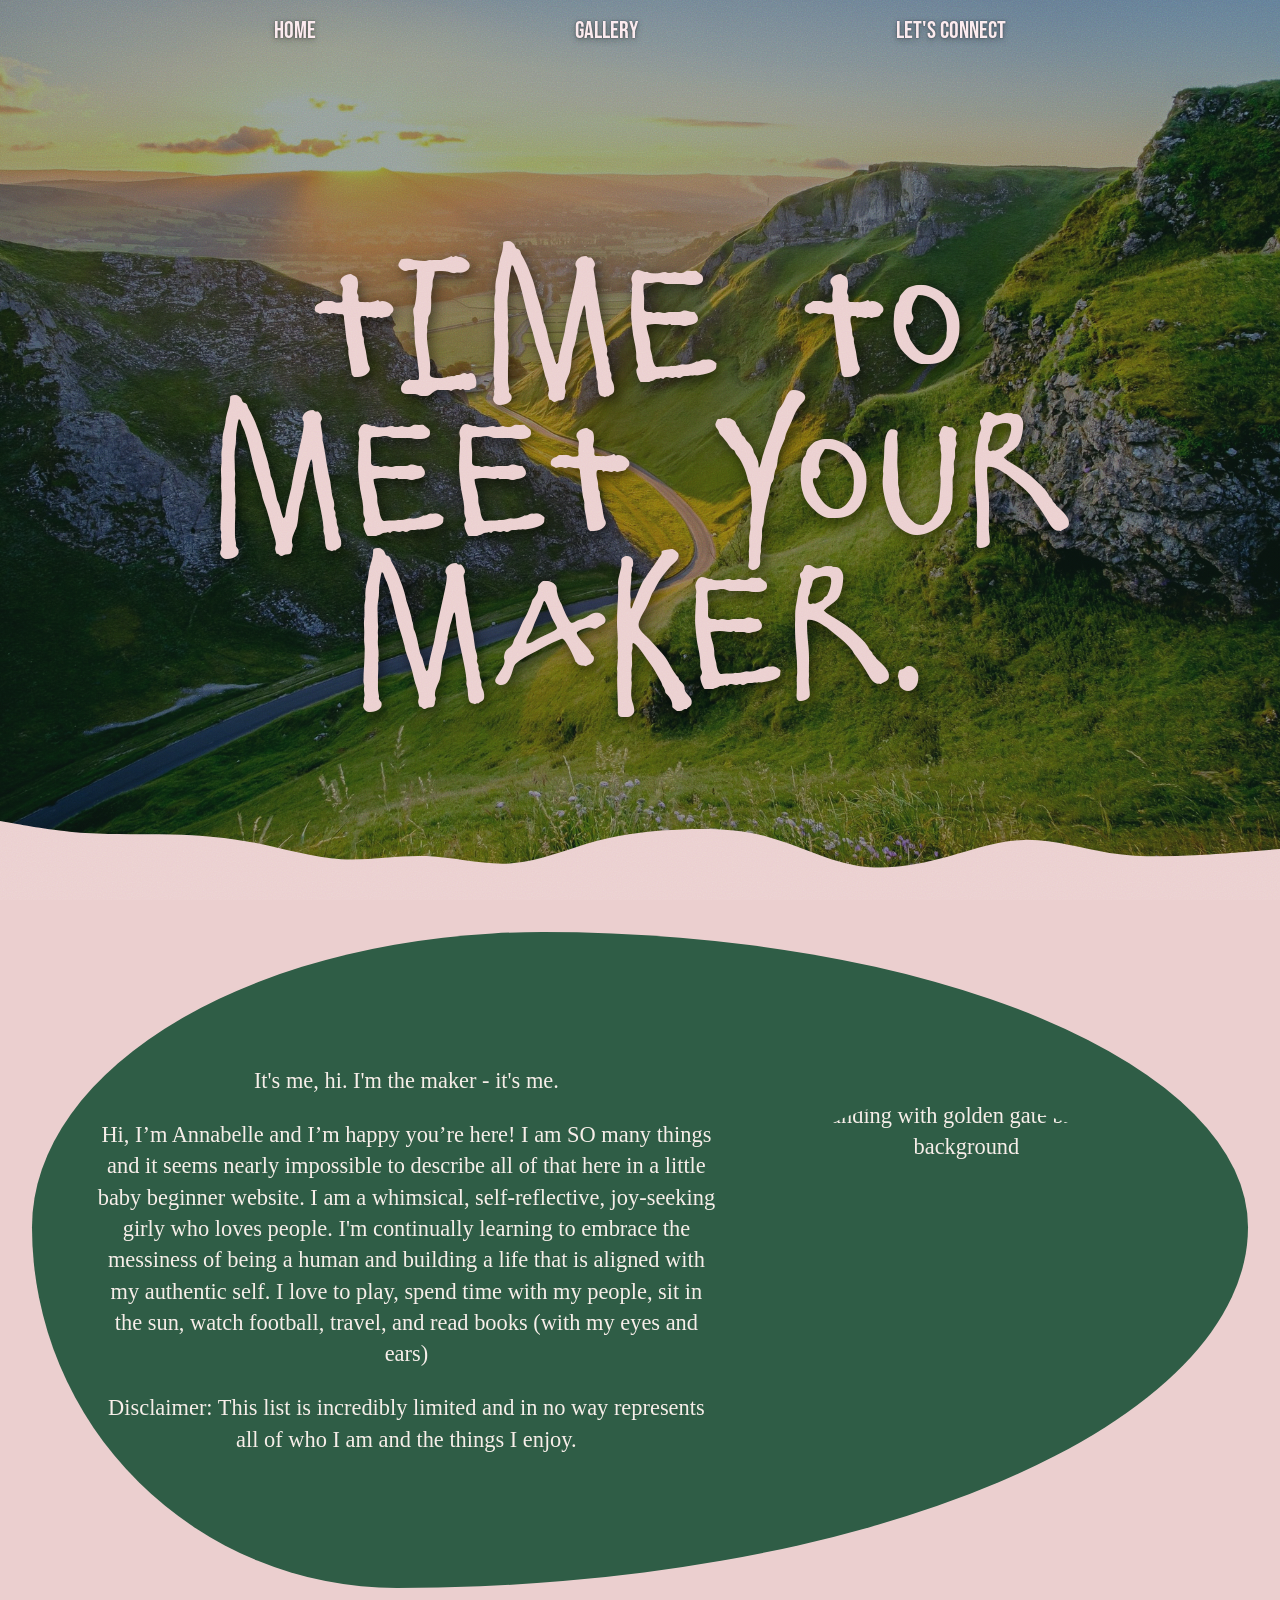
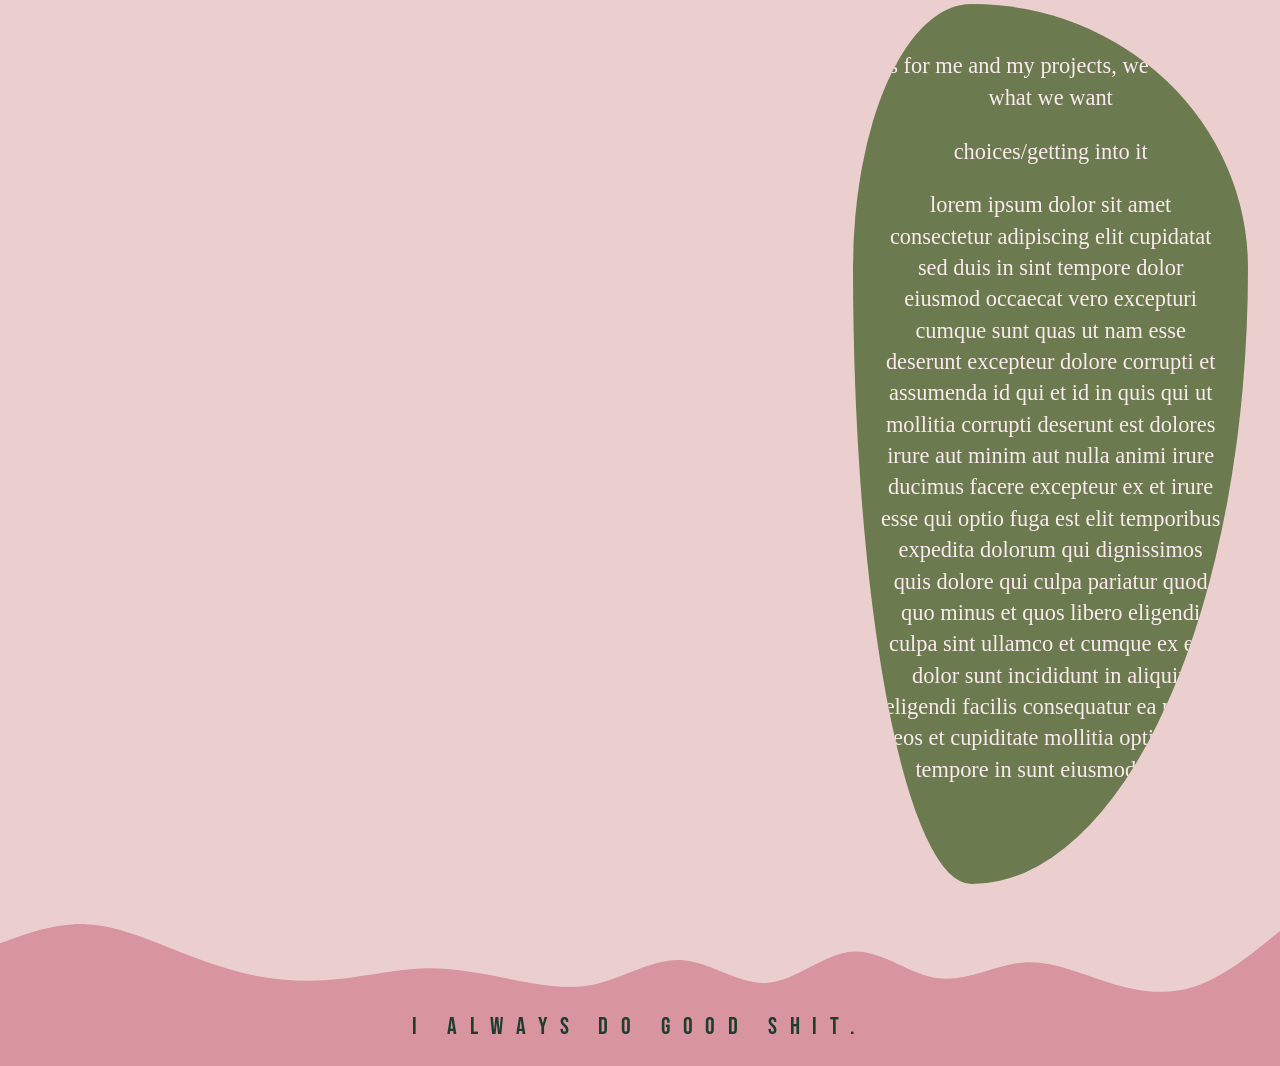
==== commit 227653b1: "retrying last commit" ====
--- a/index.html
+++ b/index.html
@@ -22,10 +22,40 @@
     </header>
     <main class="home-main">
         <div class="blob-1">
-            <p>SPARK</p>
-            <p>I think this will go in the same blob.</p>
+            <div class="blob-text">
+                <p>It's me, hi. I'm the maker - it's me.</p>
+                <p>Hi, I’m Annabelle and I’m happy you’re here! I am SO many things and it seems nearly
+                    impossible to
+                    describe all of that here in a little baby beginner website. I am a whimsical, self-reflective,
+                    joy-seeking girly who loves people. I'm continually learning to embrace the messiness of being
+                    a human
+                    and building a life that is aligned with my authentic self. I love to play, spend time with my
+                    people,
+                    sit in the sun, watch football, travel, and read books (with my eyes and ears)
+                </p>
+                <p>Disclaimer: This list is incredibly limited and in no way represents all of who I am and the things I
+                    enjoy.
+                </p>
+            </div>
+            <img src="photos/meBridge.jpeg" alt="standing with golden gate bridge in background">
+        </div>
+        <div class="blob-2">
+            <p>as for me and my projects, we will get what we want</p>
+            <p>choices/getting into it</p>
             <p>lorem ipsum dolor sit amet consectetur adipiscing elit cupidatat sed duis in sint tempore dolor
                 eiusmod occaecat vero excepturi cumque sunt quas ut nam esse deserunt excepteur dolore corrupti et
+                assumenda id qui et id in quis qui ut mollitia corrupti deserunt est dolores irure aut minim aut
+                nulla animi irure ducimus facere excepteur ex et irure esse qui optio fuga est elit temporibus
+                expedita dolorum qui dignissimos quis dolore qui culpa pariatur quod quo minus et quos libero
+                eligendi culpa sint ullamco et cumque ex elit dolor sunt incididunt in aliquip eligendi facilis
+                consequatur ea minus eos et cupiditate mollitia optio duis tempore in sunt
+                eiusmod ad ut</p>
+        </div>
+        <!-- <div class="blob-3"> -->
+        <!-- <p>forgive me, for i know not what i'm doing</p> -->
+        <!-- <p>the cycle - rinse and repeat.</p> -->
+        <!-- <p>lorem ipsum dolor sit amet consectetur adipiscing elit cupidatat sed duis in sint tempore dolor -->
+        <!-- eiusmod occaecat vero excepturi cumque sunt quas ut nam esse deserunt excepteur dolore corrupti et
                 assumenda id qui et id in quis qui ut mollitia corrupti deserunt est dolores irure aut minim aut
                 nulla animi irure ducimus facere excepteur ex et irure esse qui optio fuga est elit temporibus
                 expedita dolorum qui dignissimos quis dolore qui culpa pariatur quod quo minus et quos libero
@@ -38,78 +68,40 @@
                 optio quod sunt mollit deserunt proident ducimus dolor tempore nulla et cupidatat cum magna
                 temporibus laborum quas optio et quis est et aute voluptas dolorem amet id odio excepteur nisi
                 tempore occaecat nisi possimus voluptas quos similique nobis adipiscing est distinctio quis possimus
-                voluptas omnis dolor non proident velit eiusmod ad ut</p>
-        </div>
-        <div class="blob-2">
-            <p>as for me and my projects, we will get what we want</p>
-            <p>choices/getting into it</p>
-            <p>lorem ipsum dolor sit amet consectetur adipiscing elit cupidatat sed duis in sint tempore dolor
-                eiusmod occaecat vero excepturi cumque sunt quas ut nam esse deserunt excepteur dolore corrupti et
-                assumenda id qui et id in quis qui ut mollitia corrupti deserunt est dolores irure aut minim aut
-                nulla animi irure ducimus facere excepteur ex et irure esse qui optio fuga est elit temporibus
-                expedita dolorum qui dignissimos quis dolore qui culpa pariatur quod quo minus et quos libero
-                eligendi culpa sint ullamco et cumque ex elit dolor sunt incididunt in aliquip eligendi facilis
-                blanditiis nulla expedita et corrupti id repellendus aliqua tempore omnis molestias libero enim
-                laborum soluta quas eos mollitia proident laboris esse excepteur cum deserunt consectetur mollit
-                voluptas voluptas dolor consequatur ea minus eos et cupiditate mollitia optio duis tempore in sunt
-                non consequat dolorem aliqua vel excepturi nostrud atque ducimus pariatur nam deserunt eu tempor
-                dolore ullamco minus possimus fugiat nisi occaecat dignissimos dolor consectetur et cumque ipsum sed
-                optio quod sunt mollit deserunt proident ducimus dolor tempore nulla et cupidatat cum magna
-                temporibus laborum quas optio et quis est et aute voluptas dolorem amet id odio excepteur nisi
-                tempore occaecat nisi possimus voluptas quos similique nobis adipiscing est distinctio quis possimus
-                voluptas omnis dolor non proident velit eiusmod ad ut</p>
-        </div>
-        <div class="blob-3">
-            <p>forgive me, for i know not what i'm doing</p>
-            <p>the cycle - rinse and repeat.</p>
-            <p>lorem ipsum dolor sit amet consectetur adipiscing elit cupidatat sed duis in sint tempore dolor
-                eiusmod occaecat vero excepturi cumque sunt quas ut nam esse deserunt excepteur dolore corrupti et
-                assumenda id qui et id in quis qui ut mollitia corrupti deserunt est dolores irure aut minim aut
-                nulla animi irure ducimus facere excepteur ex et irure esse qui optio fuga est elit temporibus
-                expedita dolorum qui dignissimos quis dolore qui culpa pariatur quod quo minus et quos libero
-                eligendi culpa sint ullamco et cumque ex elit dolor sunt incididunt in aliquip eligendi facilis
-                blanditiis nulla expedita et corrupti id repellendus aliqua tempore omnis molestias libero enim
-                laborum soluta quas eos mollitia proident laboris esse excepteur cum deserunt consectetur mollit
-                voluptas voluptas dolor consequatur ea minus eos et cupiditate mollitia optio duis tempore in sunt
-                non consequat dolorem aliqua vel excepturi nostrud atque ducimus pariatur nam deserunt eu tempor
-                dolore ullamco minus possimus fugiat nisi occaecat dignissimos dolor consectetur et cumque ipsum sed
-                optio quod sunt mollit deserunt proident ducimus dolor tempore nulla et cupidatat cum magna
-                temporibus laborum quas optio et quis est et aute voluptas dolorem amet id odio excepteur nisi
-                tempore occaecat nisi possimus voluptas quos similique nobis adipiscing est distinctio quis possimus
-                voluptas omnis dolor non proident velit eiusmod ad ut</p>
-        </div>
-        <div class="blob-4">finished piece & sharing
-            <p>lorem ipsum dolor sit amet consectetur adipiscing elit cupidatat sed duis in sint tempore dolor eiusmod
-                occaecat vero excepturi cumque sunt quas ut nam esse deserunt excepteur dolore corrupti et assumenda id
-                qui et id in quis qui ut mollitia corrupti deserunt est dolores irure aut minim aut nulla animi irure
-                ducimus facere excepteur ex et irure esse qui optio fuga est elit temporibus expedita dolorum qui
-                dignissimos quis dolore qui culpa pariatur quod quo minus et quos libero eligendi culpa sint ullamco et
-                cumque ex elit dolor sunt incididunt in aliquip eligendi facilis blanditiis nulla expedita et corrupti
-                id repellendus aliqua tempore omnis molestias libero enim laborum soluta quas eos mollitia proident
-                laboris esse excepteur cum deserunt consectetur mollit voluptas voluptas dolor consequatur ea minus eos
-                et cupiditate mollitia optio duis tempore in sunt non consequat dolorem aliqua vel excepturi nostrud
-                atque ducimus pariatur nam deserunt eu tempor dolore ullamco minus possimus fugiat nisi occaecat
-                dignissimos dolor consectetur et cumque ipsum sed optio quod sunt mollit deserunt proident ducimus dolor
-                tempore nulla et cupidatat cum magna temporibus laborum quas optio et quis est et aute voluptas dolorem
-                amet id odio excepteur nisi tempore occaecat nisi possimus voluptas quos similique nobis adipiscing est
-                distinctio quis possimus voluptas omnis dolor non proident velit eiusmod ad ut</p>
-        </div>
-        <div class="blob-5">so, now what?
-            <p>lorem ipsum dolor sit amet consectetur adipiscing elit cupidatat sed duis in sint tempore dolor eiusmod
-                occaecat vero excepturi cumque sunt quas ut nam esse deserunt excepteur dolore corrupti et assumenda id
-                qui et id in quis qui ut mollitia corrupti deserunt est dolores irure aut minim aut nulla animi irure
-                ducimus facere excepteur ex et irure esse qui optio fuga est elit temporibus expedita dolorum qui
-                dignissimos quis dolore qui culpa pariatur quod quo minus et quos libero eligendi culpa sint ullamco et
-                cumque ex elit dolor sunt incididunt in aliquip eligendi facilis blanditiis nulla expedita et corrupti
-                id repellendus aliqua tempore omnis molestias libero enim laborum soluta quas eos mollitia proident
-                laboris esse excepteur cum deserunt consectetur mollit voluptas voluptas dolor consequatur ea minus eos
-                et cupiditate mollitia optio duis tempore in sunt non consequat dolorem aliqua vel excepturi nostrud
-                atque ducimus pariatur nam deserunt eu tempor dolore ullamco minus possimus fugiat nisi occaecat
-                dignissimos dolor consectetur et cumque ipsum sed optio quod sunt mollit deserunt proident ducimus dolor
-                tempore nulla et cupidatat cum magna temporibus laborum quas optio et quis est et aute voluptas dolorem
-                amet id odio excepteur nisi tempore occaecat nisi possimus voluptas quos similique nobis adipiscing est
-                distinctio quis possimus voluptas omnis dolor non proident velit eiusmod ad ut</p>
-        </div>
+                voluptas omnis dolor non proident velit eiusmod ad ut</p> -->
+        <!-- </div> -->
+        <!-- <div class="blob-4">finished piece & sharing -->
+        <!-- <p>lorem ipsum dolor sit amet consectetur adipiscing elit cupidatat sed duis in sint tempore dolor eiusmod -->
+        <!-- occaecat vero excepturi cumque sunt quas ut nam esse deserunt excepteur dolore corrupti et assumenda id -->
+        <!-- qui et id in quis qui ut mollitia corrupti deserunt est dolores irure aut minim aut nulla animi irure -->
+        <!-- ducimus facere excepteur ex et irure esse qui optio fuga est elit temporibus expedita dolorum qui -->
+        <!-- dignissimos quis dolore qui culpa pariatur quod quo minus et quos libero eligendi culpa sint ullamco et -->
+        <!-- cumque ex elit dolor sunt incididunt in aliquip eligendi facilis blanditiis nulla expedita et corrupti -->
+        <!-- id repellendus aliqua tempore omnis molestias libero enim laborum soluta quas eos mollitia proident -->
+        <!-- laboris esse excepteur cum deserunt consectetur mollit voluptas voluptas dolor consequatur ea minus eos -->
+        <!-- et cupiditate mollitia optio duis tempore in sunt non consequat dolorem aliqua vel excepturi nostrud -->
+        <!-- atque ducimus pariatur nam deserunt eu tempor dolore ullamco minus possimus fugiat nisi occaecat -->
+        <!-- dignissimos dolor consectetur et cumque ipsum sed optio quod sunt mollit deserunt proident ducimus dolor -->
+        <!-- tempore nulla et cupidatat cum magna temporibus laborum quas optio et quis est et aute voluptas dolorem -->
+        <!-- amet id odio excepteur nisi tempore occaecat nisi possimus voluptas quos similique nobis adipiscing est -->
+        <!-- distinctio quis possimus voluptas omnis dolor non proident velit eiusmod ad ut</p> -->
+        <!-- </div> -->
+        <!-- <div class="blob-5">so, now what? -->
+        <!-- <p>lorem ipsum dolor sit amet consectetur adipiscing elit cupidatat sed duis in sint tempore dolor eiusmod -->
+        <!-- occaecat vero excepturi cumque sunt quas ut nam esse deserunt excepteur dolore corrupti et assumenda id -->
+        <!-- qui et id in quis qui ut mollitia corrupti deserunt est dolores irure aut minim aut nulla animi irure -->
+        <!-- ducimus facere excepteur ex et irure esse qui optio fuga est elit temporibus expedita dolorum qui -->
+        <!-- dignissimos quis dolore qui culpa pariatur quod quo minus et quos libero eligendi culpa sint ullamco et -->
+        <!-- cumque ex elit dolor sunt incididunt in aliquip eligendi facilis blanditiis nulla expedita et corrupti -->
+        <!-- id repellendus aliqua tempore omnis molestias libero enim laborum soluta quas eos mollitia proident -->
+        <!-- laboris esse excepteur cum deserunt consectetur mollit voluptas voluptas dolor consequatur ea minus eos -->
+        <!-- et cupiditate mollitia optio duis tempore in sunt non consequat dolorem aliqua vel excepturi nostrud -->
+        <!-- atque ducimus pariatur nam deserunt eu tempor dolore ullamco minus possimus fugiat nisi occaecat -->
+        <!-- dignissimos dolor consectetur et cumque ipsum sed optio quod sunt mollit deserunt proident ducimus dolor -->
+        <!-- tempore nulla et cupidatat cum magna temporibus laborum quas optio et quis est et aute voluptas dolorem -->
+        <!-- amet id odio excepteur nisi tempore occaecat nisi possimus voluptas quos similique nobis adipiscing est -->
+        <!-- distinctio quis possimus voluptas omnis dolor non proident velit eiusmod ad ut</p> -->
+        <!-- </div> -->
     </main>
     <footer class="footer">
         <p class="footer-text">I always do good shit.</p>
@@ -119,7 +111,7 @@
         <button id="close-contact" class="close-x" aria-label="Close">&times;</button>
         <!-- <div>Find me on LinkedIn or email me</div> -->
         <div>
-            <p>I always have time for my fans -<br>come find me!</p>
+            <p>I love to get<br>fan mail,<br>come find me!</p>
         </div>
         <div><a href="https://linkedin.com/in/annabelle-geldmacher" target="_blank" rel="noopener">LinkedIn</a></div>
         <div>
--- a/styles.css
+++ b/styles.css
@@ -21,6 +21,61 @@
 @font-face {
     font-family: SpecialElite;
     src: url(fonts/SpecialElite.ttf);
+}
+
+@font-face {
+    font-family: GochiHand;
+    src: url(fonts/GochiHand.ttf);
+}
+
+@font-face {
+    font-family: SueEllenFrancisco;
+    src: url(fonts/SueEllenFrancisco.ttf);
+}
+
+@font-face {
+    font-family: BebasNote;
+    src: url(fonts/BebasNote.ttf);
+}
+
+@font-face {
+    font-family: CuteNotebook;
+    src: url(fonts/CuteNotebook.ttf);
+}
+
+@font-face {
+    font-family: EstieBestie;
+    src: url(fonts/EstieBestie.ttf);
+}
+
+@font-face {
+    font-family: JotBrisk;
+    src: url(fonts/JotBrisk.otf);
+}
+
+@font-face {
+    font-family: Lambelo;
+    src: url(fonts/Lambelo.otf);
+}
+
+@font-face {
+    font-family: MondayFeelings;
+    src: url(fonts/MondayFeelings.ttf);
+}
+
+@font-face {
+    font-family: SilkLine;
+    src: url(fonts/SilkLine.ttf);
+}
+
+@font-face {
+    font-family: SweetGetaway;
+    src: url(fonts/SweetGetaway.ttf);
+}
+
+@font-face {
+    font-family: Arial, Helvetica, sans-serif;
+    src: url();
 }
 
 @media (min-width: 700px) {
@@ -35,6 +90,16 @@
     .blob-3 {
         align-self: flex-end;
     }
+}
+
+@font-face {
+    font-family: AlbertSans;
+    src: url(fonts/AlbertSans.ttf);
+}
+
+@font-face {
+    font-family: HankenGrotesk;
+    src: url(fonts/HankenGrotesk.ttf);
 }
 
 html,
@@ -279,8 +344,9 @@
     position: relative;
     background: #EBCFCF;
     display: grid;
-    grid-template-columns: repeat(6, 1fr);
-    gap: 2rem;
+    grid-template-columns: repeat(6, minmax(0, 1fr));
+    grid-auto-rows: 6rem;
+    gap: 1rem;
     padding: 2rem;
 }
 
@@ -296,33 +362,62 @@
     mask: url(photos/wave3.svg) no-repeat center / 100% 100%;
 }
 
+
 .blob-1 {
-    grid-column: 1 / 4;
-    grid-row: 1;
+    grid-column: 1 / span 6;
+    grid-row: 1 / span 6;
+    min-height: 0;
+    margin-top: 0;
     background-color: #2f5d46;
     border-radius: 42% 58% 70% 30% / 45% 45% 55% 55%;
-    padding: 2rem;
-    display: inline-block;
-    text-align: center;
-    color: #fbeaee;
-    font-family: "BebasNeue";
+    text-align: center;
+    color: #F7EEE9;
+    font-family: "HankenGrotesk";
+    font-size: clamp(1.1rem, 5vw, 1.5rem);
+    box-sizing: border-box;
+    padding: 1.5rem;
+    overflow: hidden;
+    overflow-wrap: break-word;
+    align-self: stretch;
+    display: flex;
+    align-items: center;
+    gap: 2rem;
+    padding: 3rem 4rem;
+}
+
+.blob-1 img {
+    flex: 0 0 40%;
+    width: auto;
+    height: 80%;
+    max-height: 20rem;
+    object-fit: cover;
+    object-position: 50% 53%;
+    border-radius: inherit;
 }
 
 .blob-2 {
-    grid-column: 4 / 7;
-    margin-top: 4rem;
+    grid-column: 5 / 7;
+    grid-row: 7 / span 8;
+    min-height: 0;
+    margin-top: 0;
     background-color: #6b7a4f;
     border-radius: 30% 70% 70% 30% / 30% 30% 70% 70%;
     padding: 2rem;
     display: inline-block;
     text-align: center;
     color: #fbeaee;
-    font-family: "BebasNeue";
+    font-family: "HankenGrotesk";
+    font-size: clamp(1.1rem, 5vw, 1.5rem);
+    box-sizing: border-box;
+    padding: 1.5rem;
+    overflow: hidden;
+    overflow-wrap: break-word;
+    align-self: stretch;
 }
 
 .blob-3 {
-    grid-column: 1 / 5;
-    grid-row: auto;
+    grid-column: 1 / 4;
+    grid-row: 7;
     background-color: #d9959f;
     border-radius: 24% 76% 35% 65% / 67% 31% 69% 33%;
     padding: 2rem;
@@ -355,11 +450,70 @@
     font-family: "BebasNeue";
 }
 
+.blob-6 {
+    grid-column: 3 / 7;
+    background-color: black;
+    border-radius: 42% 58% 70% 30% / 45% 45% 55% 55%;
+    padding: 2rem;
+    display: inline-block;
+    text-align: center;
+    color: #fbeaee;
+    font-family: "AlbertSans";
+}
+
+.blob-6 img {
+    width: 80%;
+    height: auto;
+    object-fit: cover;
+    object-position: ;
+    border-radius: inherit;
+}
+
+.blob-1,
+.blob-2,
+.blob-3,
+.blob-4,
+.blob-5,
+.blob-6 {
+    font-size: clamp(1rem, 2vw, 1.4rem);
+    line-height: 1.4;
+}
+
 @media (max-width: 699px) {
     .home-main {
-        grid-template-columns: 1fr;
+        grid-template-columns: minmax(0, 1fr);
+        grid-auto-rows: auto;
         gap: 1.5rem;
         padding: 1.5rem 1rem;
+    }
+
+
+    .blob-1,
+    .blob-2,
+    .blob-3,
+    .blob-4,
+    .blob-5,
+    .blob-6 {
+        grid-column: 1 / -1;
+        grid-row: auto;
+        margin-top: 0;
+        min-height: 0;
+        height: auto;
+        padding: 8rem 2.5rem;
+        overflow: visible;
+        align-self: auto;
+    }
+
+    .blob-1 {
+        flex-direction: column;
+    }
+
+    .blob-1 img,
+    .blob-6 img {
+        flex: none;
+        width: 80%;
+        height: auto;
+        max-height: none;
     }
 
     .nav ul {
@@ -375,19 +529,6 @@
         padding: 0.5rem 0.4rem;
         line-height: 1;
     }
-}
-
-.blob-1,
-.blob-2,
-.blob-3,
-.blob-4,
-.blob-5 {
-    grid-column: 1 / -1;
-    grid-row: auto;
-    margin-top: 0;
-    padding: 1.5rem;
-    width: auto;
-    max-width: none;
 }
 
 .body {
@@ -556,7 +697,7 @@
     padding: 1rem 0 1.25rem;
     /* this creates the thick bottom strip */
     text-align: center;
-    font-family: "BebasNeue";
+    font-family: "HankenGrotesk";
     font-size: 1.25rem;
     color: #1f3d2f;
 }
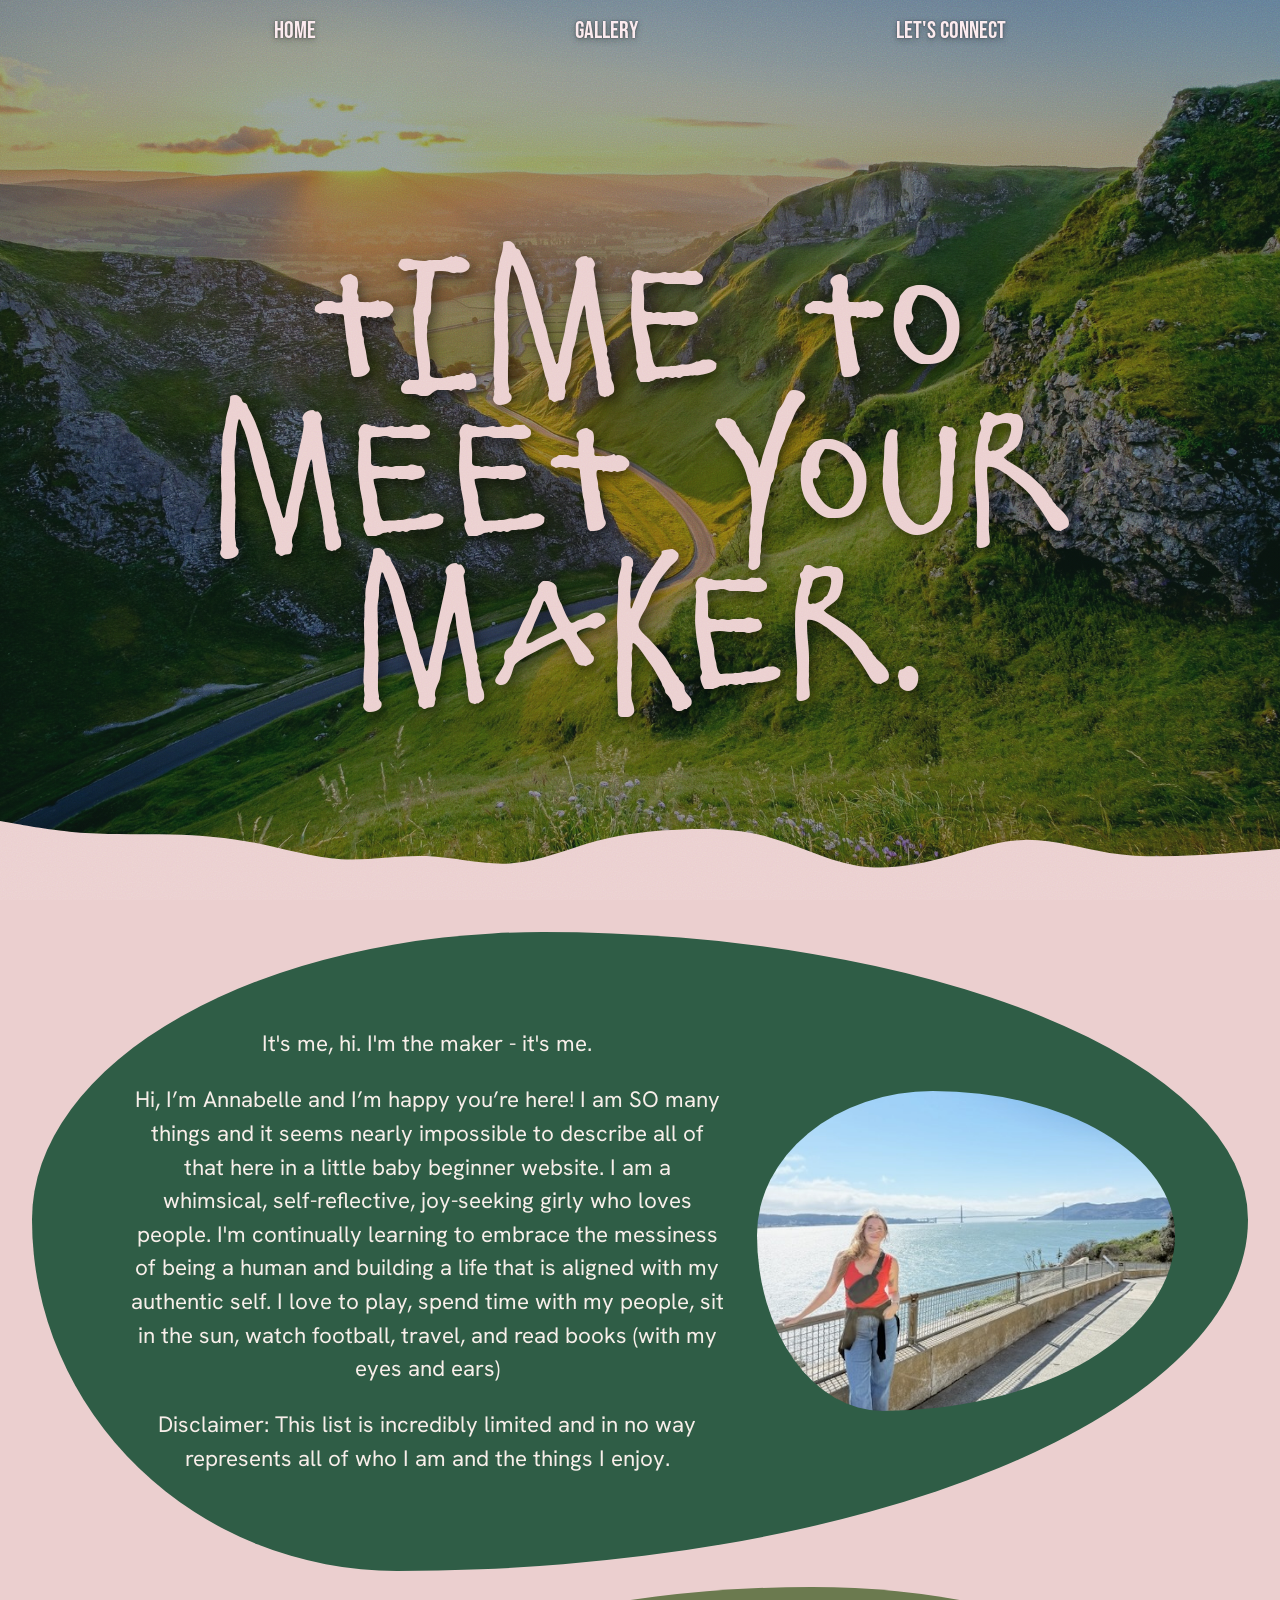
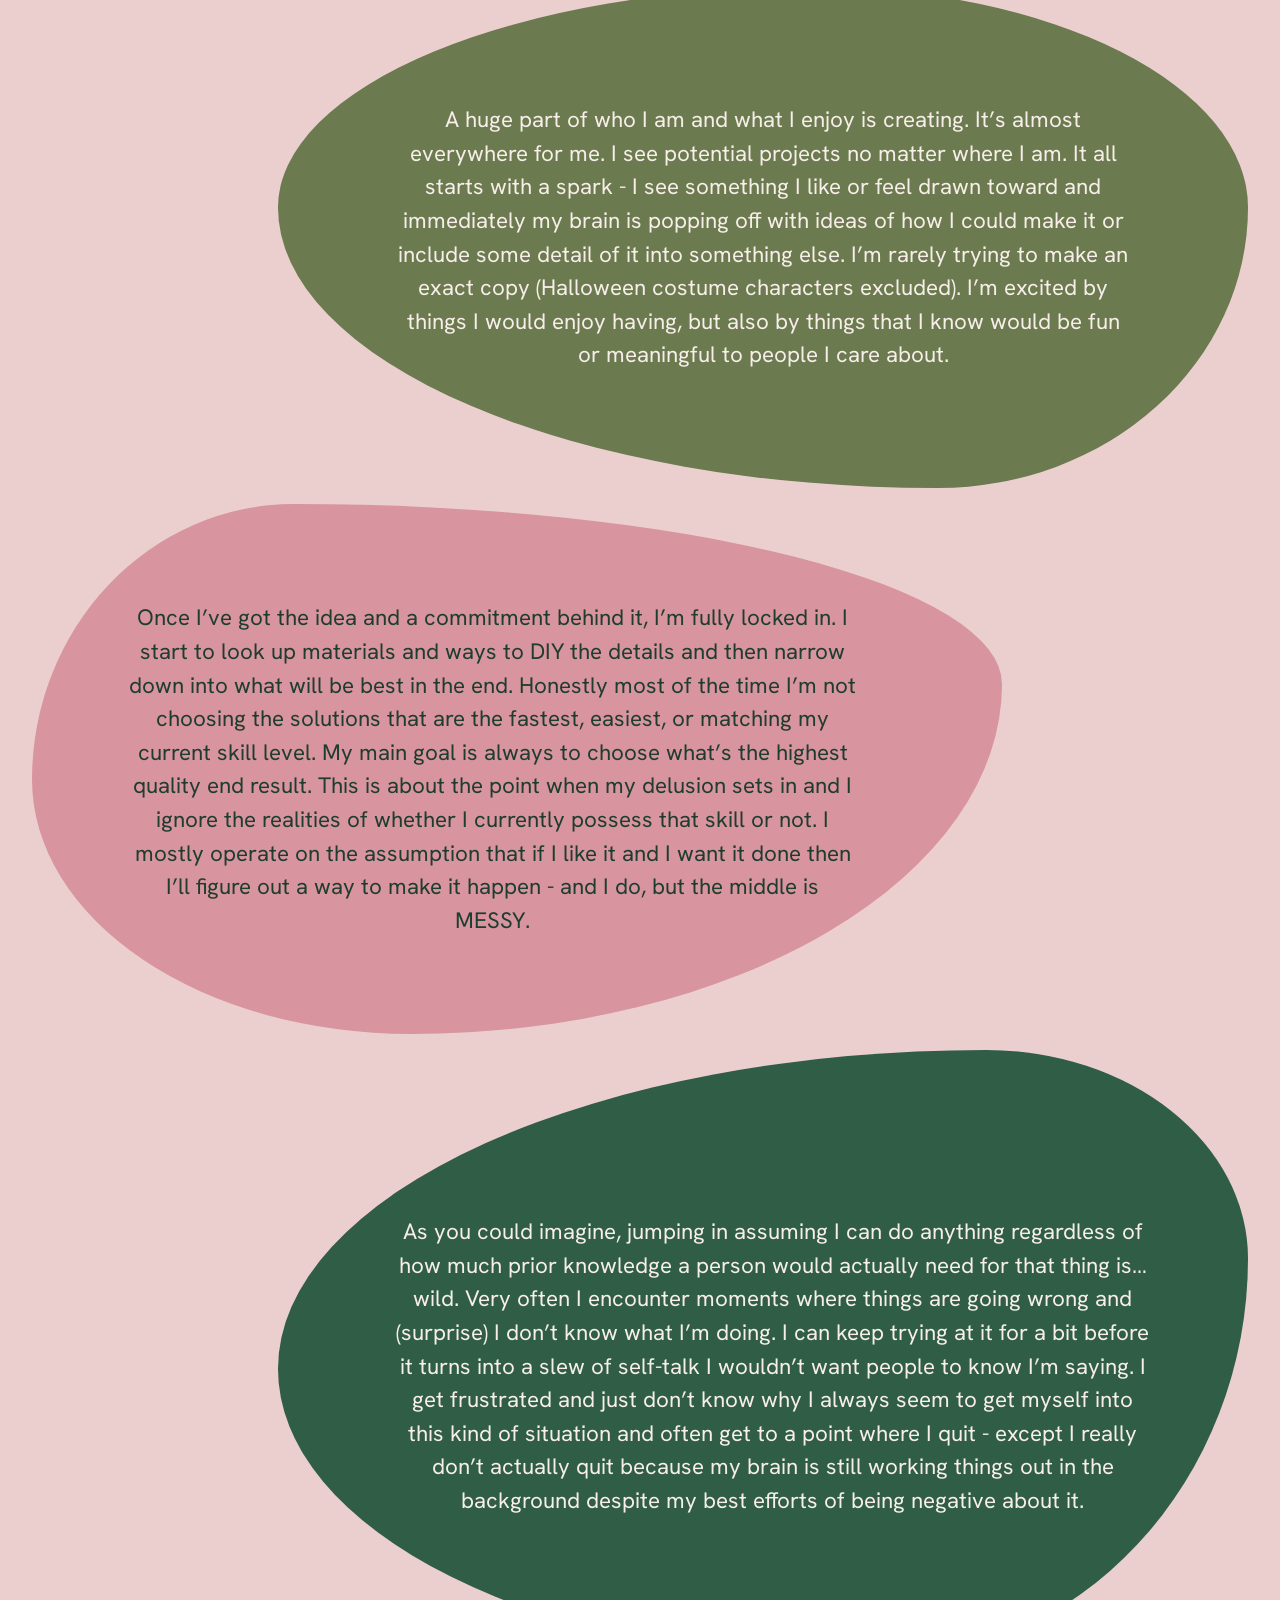
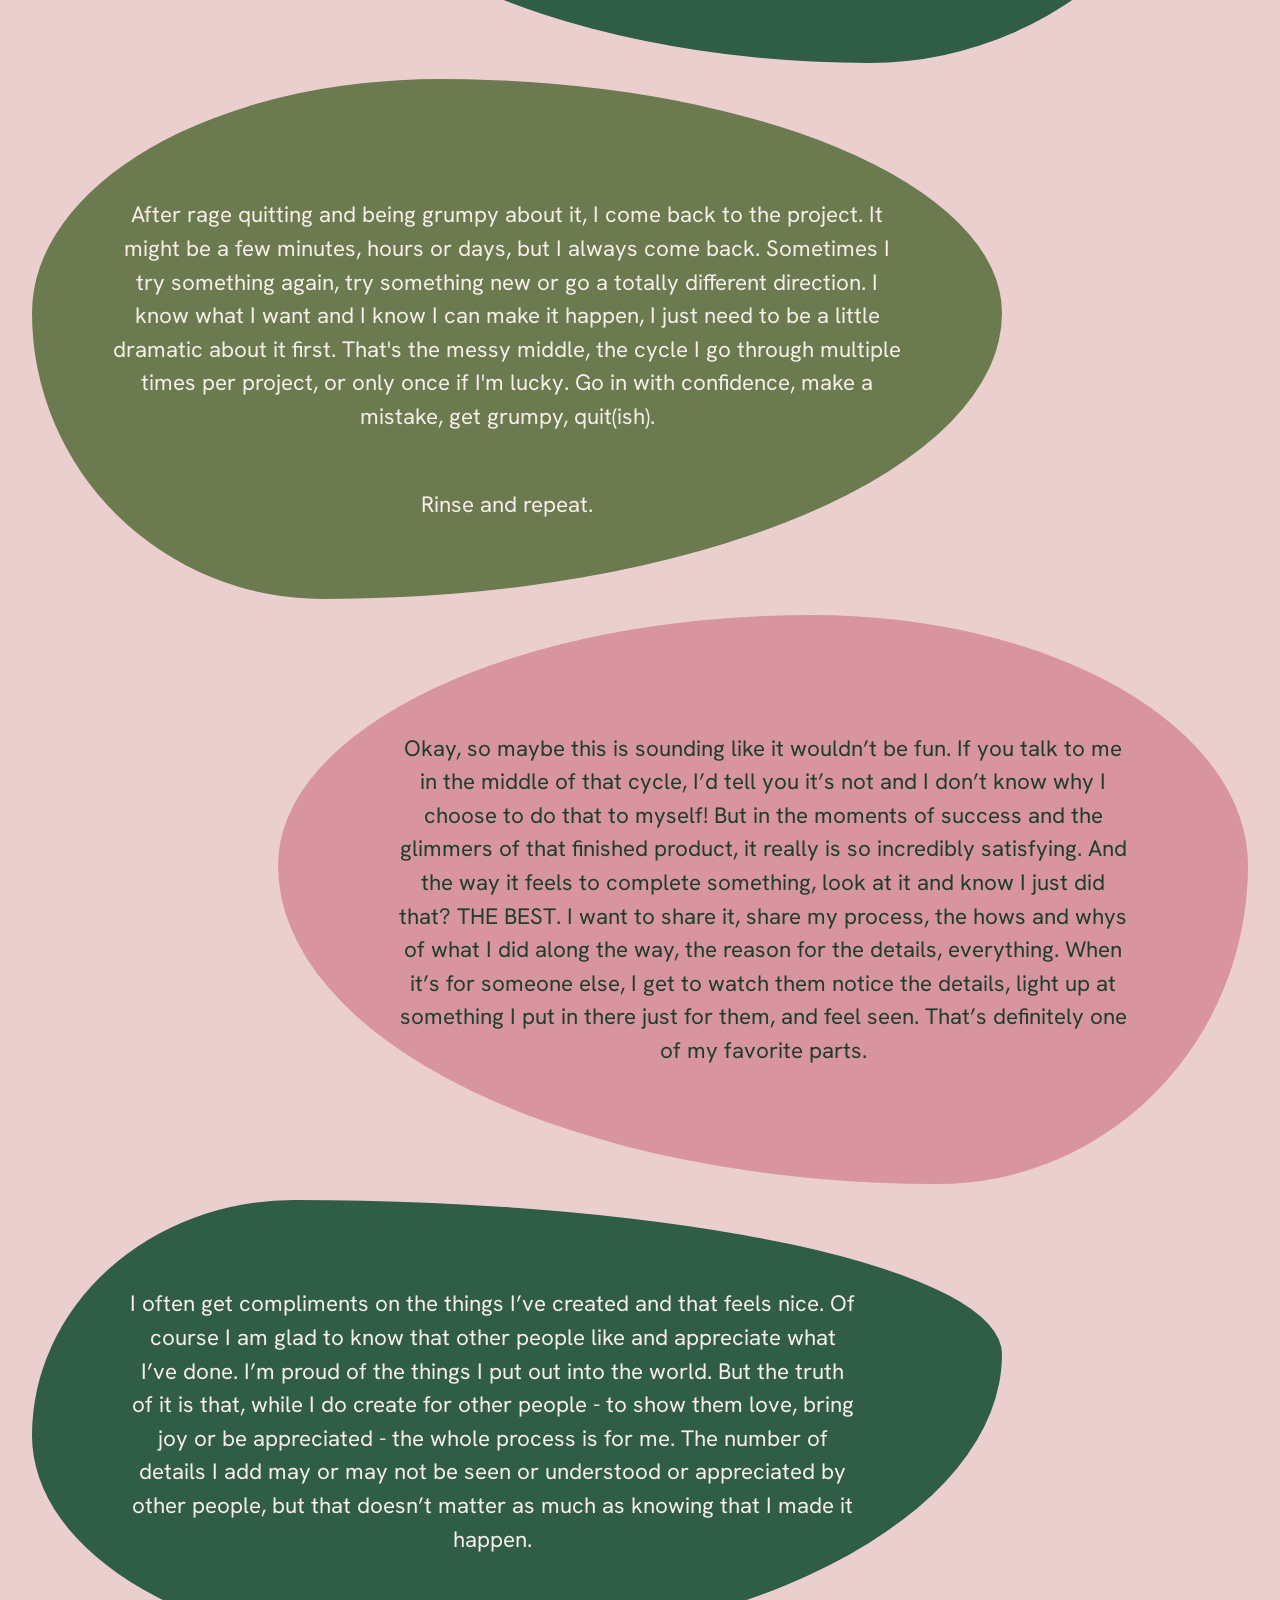
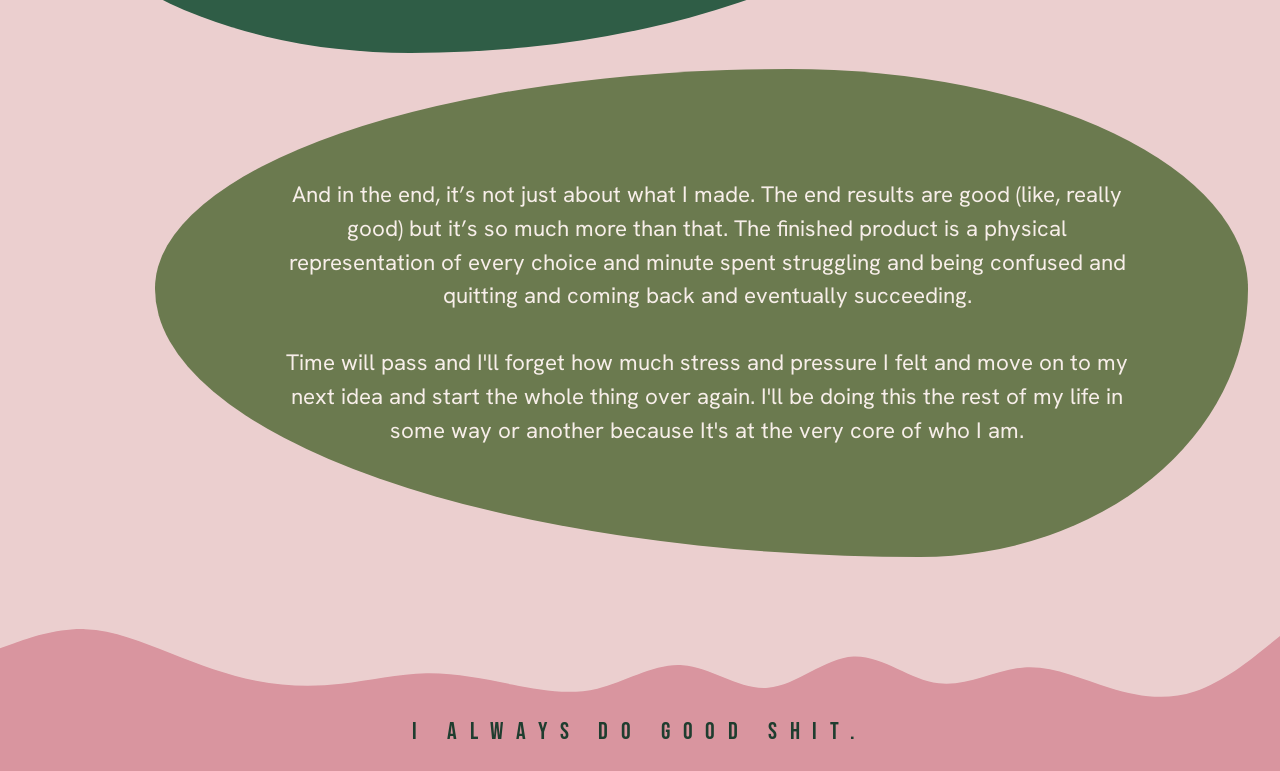
==== commit 2cd7c2c0: "graduation! content blobs filled and formatted, final touches" ====
--- a/index.html
+++ b/index.html
@@ -39,69 +39,69 @@
             </div>
             <img src="photos/meBridge.jpeg" alt="standing with golden gate bridge in background">
         </div>
-        <div class="blob-2">
-            <p>as for me and my projects, we will get what we want</p>
-            <p>choices/getting into it</p>
-            <p>lorem ipsum dolor sit amet consectetur adipiscing elit cupidatat sed duis in sint tempore dolor
-                eiusmod occaecat vero excepturi cumque sunt quas ut nam esse deserunt excepteur dolore corrupti et
-                assumenda id qui et id in quis qui ut mollitia corrupti deserunt est dolores irure aut minim aut
-                nulla animi irure ducimus facere excepteur ex et irure esse qui optio fuga est elit temporibus
-                expedita dolorum qui dignissimos quis dolore qui culpa pariatur quod quo minus et quos libero
-                eligendi culpa sint ullamco et cumque ex elit dolor sunt incididunt in aliquip eligendi facilis
-                consequatur ea minus eos et cupiditate mollitia optio duis tempore in sunt
-                eiusmod ad ut</p>
+        <div class="blob-2">A huge part of who I am and what I enjoy is creating. It’s almost everywhere for me. I see
+            potential
+            projects no matter where I am. It all starts with a spark - I see something I like or feel drawn toward
+            and immediately my brain is popping off with ideas of how I could make it or include some detail of it
+            into something else. I’m rarely trying to make an exact copy (Halloween costume characters excluded).
+            I’m excited by things I would enjoy having, but also by things that I know would be fun or meaningful to
+            people I care about.
         </div>
-        <!-- <div class="blob-3"> -->
-        <!-- <p>forgive me, for i know not what i'm doing</p> -->
-        <!-- <p>the cycle - rinse and repeat.</p> -->
-        <!-- <p>lorem ipsum dolor sit amet consectetur adipiscing elit cupidatat sed duis in sint tempore dolor -->
-        <!-- eiusmod occaecat vero excepturi cumque sunt quas ut nam esse deserunt excepteur dolore corrupti et
-                assumenda id qui et id in quis qui ut mollitia corrupti deserunt est dolores irure aut minim aut
-                nulla animi irure ducimus facere excepteur ex et irure esse qui optio fuga est elit temporibus
-                expedita dolorum qui dignissimos quis dolore qui culpa pariatur quod quo minus et quos libero
-                eligendi culpa sint ullamco et cumque ex elit dolor sunt incididunt in aliquip eligendi facilis
-                blanditiis nulla expedita et corrupti id repellendus aliqua tempore omnis molestias libero enim
-                laborum soluta quas eos mollitia proident laboris esse excepteur cum deserunt consectetur mollit
-                voluptas voluptas dolor consequatur ea minus eos et cupiditate mollitia optio duis tempore in sunt
-                non consequat dolorem aliqua vel excepturi nostrud atque ducimus pariatur nam deserunt eu tempor
-                dolore ullamco minus possimus fugiat nisi occaecat dignissimos dolor consectetur et cumque ipsum sed
-                optio quod sunt mollit deserunt proident ducimus dolor tempore nulla et cupidatat cum magna
-                temporibus laborum quas optio et quis est et aute voluptas dolorem amet id odio excepteur nisi
-                tempore occaecat nisi possimus voluptas quos similique nobis adipiscing est distinctio quis possimus
-                voluptas omnis dolor non proident velit eiusmod ad ut</p> -->
-        <!-- </div> -->
-        <!-- <div class="blob-4">finished piece & sharing -->
-        <!-- <p>lorem ipsum dolor sit amet consectetur adipiscing elit cupidatat sed duis in sint tempore dolor eiusmod -->
-        <!-- occaecat vero excepturi cumque sunt quas ut nam esse deserunt excepteur dolore corrupti et assumenda id -->
-        <!-- qui et id in quis qui ut mollitia corrupti deserunt est dolores irure aut minim aut nulla animi irure -->
-        <!-- ducimus facere excepteur ex et irure esse qui optio fuga est elit temporibus expedita dolorum qui -->
-        <!-- dignissimos quis dolore qui culpa pariatur quod quo minus et quos libero eligendi culpa sint ullamco et -->
-        <!-- cumque ex elit dolor sunt incididunt in aliquip eligendi facilis blanditiis nulla expedita et corrupti -->
-        <!-- id repellendus aliqua tempore omnis molestias libero enim laborum soluta quas eos mollitia proident -->
-        <!-- laboris esse excepteur cum deserunt consectetur mollit voluptas voluptas dolor consequatur ea minus eos -->
-        <!-- et cupiditate mollitia optio duis tempore in sunt non consequat dolorem aliqua vel excepturi nostrud -->
-        <!-- atque ducimus pariatur nam deserunt eu tempor dolore ullamco minus possimus fugiat nisi occaecat -->
-        <!-- dignissimos dolor consectetur et cumque ipsum sed optio quod sunt mollit deserunt proident ducimus dolor -->
-        <!-- tempore nulla et cupidatat cum magna temporibus laborum quas optio et quis est et aute voluptas dolorem -->
-        <!-- amet id odio excepteur nisi tempore occaecat nisi possimus voluptas quos similique nobis adipiscing est -->
-        <!-- distinctio quis possimus voluptas omnis dolor non proident velit eiusmod ad ut</p> -->
-        <!-- </div> -->
-        <!-- <div class="blob-5">so, now what? -->
-        <!-- <p>lorem ipsum dolor sit amet consectetur adipiscing elit cupidatat sed duis in sint tempore dolor eiusmod -->
-        <!-- occaecat vero excepturi cumque sunt quas ut nam esse deserunt excepteur dolore corrupti et assumenda id -->
-        <!-- qui et id in quis qui ut mollitia corrupti deserunt est dolores irure aut minim aut nulla animi irure -->
-        <!-- ducimus facere excepteur ex et irure esse qui optio fuga est elit temporibus expedita dolorum qui -->
-        <!-- dignissimos quis dolore qui culpa pariatur quod quo minus et quos libero eligendi culpa sint ullamco et -->
-        <!-- cumque ex elit dolor sunt incididunt in aliquip eligendi facilis blanditiis nulla expedita et corrupti -->
-        <!-- id repellendus aliqua tempore omnis molestias libero enim laborum soluta quas eos mollitia proident -->
-        <!-- laboris esse excepteur cum deserunt consectetur mollit voluptas voluptas dolor consequatur ea minus eos -->
-        <!-- et cupiditate mollitia optio duis tempore in sunt non consequat dolorem aliqua vel excepturi nostrud -->
-        <!-- atque ducimus pariatur nam deserunt eu tempor dolore ullamco minus possimus fugiat nisi occaecat -->
-        <!-- dignissimos dolor consectetur et cumque ipsum sed optio quod sunt mollit deserunt proident ducimus dolor -->
-        <!-- tempore nulla et cupidatat cum magna temporibus laborum quas optio et quis est et aute voluptas dolorem -->
-        <!-- amet id odio excepteur nisi tempore occaecat nisi possimus voluptas quos similique nobis adipiscing est -->
-        <!-- distinctio quis possimus voluptas omnis dolor non proident velit eiusmod ad ut</p> -->
-        <!-- </div> -->
+        <div class="blob-3">Once I’ve got the idea and a commitment behind it, I’m fully locked in. I start to look up
+            materials
+            and ways to DIY the details and then narrow down into what will be best in the end. Honestly most of
+            the time I’m not choosing the solutions that are the fastest, easiest, or matching my current skill
+            level. My main goal is always to choose what’s the highest quality end result. This is about the
+            point when my delusion sets in and I ignore the realities of whether I currently possess that skill
+            or not. I mostly operate on the assumption that if I like it and I want it done then I’ll figure out
+            a way to make it happen - and I do, but the middle is MESSY.
+        </div>
+        <div class="blob-4">As you could imagine, jumping in assuming I can do anything regardless of how much prior
+            knowledge a
+            person would actually need for that thing is…wild. Very often I encounter moments where things are
+            going wrong and (surprise) I don’t know what I’m doing. I can keep trying at it for a bit before it
+            turns into a slew of self-talk I wouldn’t want people to know I’m saying. I get frustrated and just
+            don’t know why I always seem to get myself into this kind of situation and often get to a point
+            where I quit - except I really don’t actually quit because my brain is still working things out in
+            the background despite my best efforts of being negative about it.
+        </div>
+        <div class="blob-5">
+            <p>After rage quitting and being grumpy about it, I come back to the project. It might be a few minutes,
+                hours or days, but I always come back. Sometimes I try something again, try something new or go a
+                totally different direction. I know what I want and I know I can make it happen, I just need to be a
+                little dramatic about it first. That's the messy middle, the cycle I go through multiple times per
+                project, or only once if I'm lucky. Go in with confidence, make a mistake, get grumpy, quit(ish).
+            </p>Rinse and repeat.
+        </div>
+        <div class="blob-6">Okay, so maybe this is sounding like it wouldn’t be fun. If you talk to me in the middle of
+            that
+            cycle, I’d tell you it’s not and I don’t know why I choose to do that to myself! But in the moments
+            of success and the glimmers of that finished product, it really is so incredibly satisfying. And the
+            way it feels to complete something, look at it and know I just did that? THE BEST. I want to share
+            it, share my process, the hows and whys of what I did along the way, the reason for the details,
+            everything. When it’s for someone else, I get to watch them notice the details, light up at
+            something I put in there just for them, and feel seen. That’s definitely one of my favorite parts.
+        </div>
+        <div class="blob-7">I often get compliments on the things I’ve created and that feels nice. Of course I am glad
+            to know
+            that other people like and appreciate what I’ve done. I’m proud of the things I put out into the
+            world. But the truth of it is that, while I do create for other people - to show them love, bring
+            joy or be appreciated - the whole process is for me. The number of details I add may or may not be
+            seen or understood or appreciated by other people, but that doesn’t matter as much as knowing that I made it
+            happen.
+        </div>
+        <div class="blob-8">And in the end, it’s not just about what I made. The end results are good (like, really
+            good)
+            but
+            it’s so much more than that. The finished product is a physical representation of
+            every choice and minute spent struggling and being confused and quitting and coming back and
+            eventually succeeding.
+            <br><br>Time will pass and I'll forget how much stress and pressure I felt and move on to my next idea and
+            start
+            the whole thing over again. I'll be doing this the rest of my life in some way or another because It's at
+            the very core of who I am.
+
+        </div>
     </main>
     <footer class="footer">
         <p class="footer-text">I always do good shit.</p>
--- a/styles.css
+++ b/styles.css
@@ -120,42 +120,7 @@
     flex-direction: column;
     padding: 0;
     margin: 0;
-
-    /* list-style-type: none;
-    color: blue;
-    display: flex;
-    flex-direction: row;
-    justify-content: center;
-    justify-content: space-around;
-    padding: 0;
-    margin: 0; */
-}
-
-/* .gallery-header {
-    background-image: linear-gradient(rgba(18, 42, 32, .45), rgba(18, 42, 32, .45)), url(photos/highlandsunset.jpg);
-    background-size: cover;
-    background-position: center top;
-    background-repeat: no-repeat;
-    min-height: 0;
-    height: 220px;
-    position: relative;
-    overflow: hidden;
-    display: flex;
-    flex-direction: column;
-    padding: 0;
-    margin: 0;
-} */
-/* .gallery-header {
-    background-image: url(photos/wave9.svg);
-    background-size: 100% 100%;
-    fill: ##EBCFCF;
-    background-color: #d9959f;
-    background-repeat: no-repeat;
-    min-height: 0;
-    height: 220px;
-    display: flex;
-    flex-direction: column;
-} */
+}
 
 .gallery-header {
     --wave-color: #d9959f;
@@ -344,10 +309,11 @@
     position: relative;
     background: #EBCFCF;
     display: grid;
-    grid-template-columns: repeat(6, minmax(0, 1fr));
-    grid-auto-rows: 6rem;
+    grid-template-columns: repeat(10, minmax(0, 1fr));
+    grid-auto-rows: minmax(5.5rem, auto);
     gap: 1rem;
     padding: 2rem;
+    padding-bottom: 4rem;
 }
 
 .home-main::before {
@@ -364,7 +330,7 @@
 
 
 .blob-1 {
-    grid-column: 1 / span 6;
+    grid-column: 1 / -1;
     grid-row: 1 / span 6;
     min-height: 0;
     margin-top: 0;
@@ -373,16 +339,15 @@
     text-align: center;
     color: #F7EEE9;
     font-family: "HankenGrotesk";
-    font-size: clamp(1.1rem, 5vw, 1.5rem);
-    box-sizing: border-box;
-    padding: 1.5rem;
+    box-sizing: border-box;
     overflow: hidden;
     overflow-wrap: break-word;
     align-self: stretch;
     display: flex;
     align-items: center;
     gap: 2rem;
-    padding: 3rem 4rem;
+    /* padding: 3rem 4rem; */
+    padding: 6% 6% 6% 8%;
 }
 
 .blob-1 img {
@@ -396,77 +361,148 @@
 }
 
 .blob-2 {
-    grid-column: 5 / 7;
-    grid-row: 7 / span 8;
+    grid-column: 3 / 11;
+    /* grid-row: 9; */
+    margin-top: 0;
+    background-color: #6b7a4f;
+    /* border-radius: 30% 70% 70% 30% / 30% 30% 70% 70%; */
+    /* border-radius: 58% 42% 30% 70% / 45% 45% 55% 55%; */
+    border-radius: 55% 45% 32% 68% / 44% 44% 56% 56%;
+    text-align: center;
+    color: #F7EEE9;
+    font-family: "HankenGrotesk";
+    box-sizing: border-box;
+    overflow: visible;
+    overflow-wrap: break-word;
+    display: flex;
+    align-items: center;
+    gap: 2rem;
+    /* padding: 7% 8% 10% 5%; */
+    padding: 12%;
+}
+
+.blob-3 {
+    grid-column: 1 / 9;
+    /* grid-row: 14; */
+    min-height: 0;
+    margin-top: 0;
+    background-color: #d9959f;
+    /* border-radius: 24% 76% 35% 65% / 67% 31% 69% 33%; */
+    border-radius: 27% 73% 61% 39% / 52% 34% 66% 48%;
+    text-align: center;
+    color: #1f3d2f;
+    font-family: "HankenGrotesk";
+    box-sizing: border-box;
+    overflow: visible;
+    overflow-wrap: break-word;
+    display: flex;
+    align-items: center;
+    gap: 2rem;
+    /* padding: 7% 8% 8% 8%; */
+    padding: 10% 15% 10% 10%;
+}
+
+.blob-4 {
+    grid-column: 3 / 11;
+    /* grid-row: 17; */
+    min-height: 0;
+    margin-top: 0;
+    background-color: #2f5d46;
+    /* border-radius: 42% 58% 70% 30% / 45% 45% 55% 55%; */
+    border-radius: 73% 27% 39% 61% / 52% 34% 66% 48%;
+    text-align: center;
+    color: #F7EEE9;
+    font-family: "HankenGrotesk";
+    box-sizing: border-box;
+    overflow: visible;
+    overflow-wrap: break-word;
+    display: flex;
+    align-items: center;
+    gap: 2rem;
+    padding: 17% 10% 15% 12%;
+}
+
+.blob-5 {
+    grid-column: 1 / 9;
     min-height: 0;
     margin-top: 0;
     background-color: #6b7a4f;
-    border-radius: 30% 70% 70% 30% / 30% 30% 70% 70%;
-    padding: 2rem;
-    display: inline-block;
-    text-align: center;
-    color: #fbeaee;
-    font-family: "HankenGrotesk";
-    font-size: clamp(1.1rem, 5vw, 1.5rem);
-    box-sizing: border-box;
-    padding: 1.5rem;
+    border-radius: 42% 58% 70% 30% / 45% 45% 55% 55%;
+    text-align: center;
+    color: #F7EEE9;
+    font-family: "HankenGrotesk";
+    box-sizing: border-box;
     overflow: hidden;
     overflow-wrap: break-word;
     align-self: stretch;
-}
-
-.blob-3 {
-    grid-column: 1 / 4;
-    grid-row: 7;
+    display: flex;
+    align-items: center;
+    gap: 2rem;
+    flex-direction: column;
+    /* padding: 3rem 4rem; */
+    padding: 10% 10% 8% 8%;
+}
+
+.blob-6 {
+    grid-column: 3 / 11;
+    /* grid-row: 9; */
+    margin-top: 0;
     background-color: #d9959f;
-    border-radius: 24% 76% 35% 65% / 67% 31% 69% 33%;
-    padding: 2rem;
-    display: inline-block;
+    /* border-radius: 30% 70% 70% 30% / 30% 30% 70% 70%; */
+    /* border-radius: 58% 42% 30% 70% / 45% 45% 55% 55%; */
+    border-radius: 55% 45% 32% 68% / 44% 44% 56% 56%;
     text-align: center;
     color: #1f3d2f;
-    font-family: "BebasNeue";
-}
-
-.blob-4 {
-    grid-column: 5 / 7;
-    grid-row: auto;
-    background-color: black;
-    border-radius: 42% 58% 70% 30% / 45% 45% 55% 55%;
-    padding: 2rem;
-    display: inline-block;
-    text-align: center;
-    color: #fbeaee;
-    font-family: "BebasNeue";
-}
-
-.blob-5 {
-    grid-column: 3 / 7;
-    background-color: black;
-    border-radius: 42% 58% 70% 30% / 45% 45% 55% 55%;
-    padding: 2rem;
-    display: inline-block;
-    text-align: center;
-    color: #fbeaee;
-    font-family: "BebasNeue";
-}
-
-.blob-6 {
-    grid-column: 3 / 7;
-    background-color: black;
-    border-radius: 42% 58% 70% 30% / 45% 45% 55% 55%;
-    padding: 2rem;
-    display: inline-block;
-    text-align: center;
-    color: #fbeaee;
-    font-family: "AlbertSans";
-}
-
-.blob-6 img {
-    width: 80%;
-    height: auto;
-    object-fit: cover;
-    object-position: ;
-    border-radius: inherit;
+    font-family: "HankenGrotesk";
+    box-sizing: border-box;
+    overflow: visible;
+    overflow-wrap: break-word;
+    display: flex;
+    align-items: center;
+    gap: 2rem;
+    /* padding: 7% 8% 10% 5%; */
+    padding: 12%;
+}
+
+.blob-7 {
+    grid-column: 1 / 9;
+    /* grid-row: 14; */
+    min-height: 0;
+    margin-top: 0;
+    background-color: #2f5d46;
+    /* border-radius: 24% 76% 35% 65% / 67% 31% 69% 33%; */
+    border-radius: 27% 73% 61% 39% / 52% 34% 66% 48%;
+    text-align: center;
+    color: #F7EEE9;
+    font-family: "HankenGrotesk";
+    box-sizing: border-box;
+    overflow: visible;
+    overflow-wrap: break-word;
+    display: flex;
+    align-items: center;
+    gap: 2rem;
+    /* padding: 7% 8% 8% 8%; */
+    padding: 9% 15% 10% 10%;
+}
+
+.blob-8 {
+    grid-column: 2 / -1;
+    /* grid-row: 17; */
+    min-height: 0;
+    margin-top: 0;
+    background-color: #6b7a4f;
+    /* border-radius: 42% 58% 70% 30% / 45% 45% 55% 55%; */
+    border-radius: 58% 42% 30% 70% / 45% 45% 55% 55%;
+    text-align: center;
+    color: #F7EEE9;
+    font-family: "HankenGrotesk";
+    box-sizing: border-box;
+    overflow: visible;
+    overflow-wrap: break-word;
+    display: flex;
+    align-items: center;
+    gap: 2rem;
+    padding: 10% 10% 10% 11%;
 }
 
 .blob-1,
@@ -474,9 +510,11 @@
 .blob-3,
 .blob-4,
 .blob-5,
-.blob-6 {
+.blob-6,
+.blob-7,
+.blob-8 {
     font-size: clamp(1rem, 2vw, 1.4rem);
-    line-height: 1.4;
+    line-height: 1.5;
 }
 
 @media (max-width: 699px) {
@@ -487,19 +525,21 @@
         padding: 1.5rem 1rem;
     }
 
-
     .blob-1,
     .blob-2,
     .blob-3,
     .blob-4,
     .blob-5,
-    .blob-6 {
+    .blob-6,
+    .blob-7,
+    .blob-8 {
         grid-column: 1 / -1;
         grid-row: auto;
         margin-top: 0;
         min-height: 0;
         height: auto;
-        padding: 8rem 2.5rem;
+        padding: 9rem 3.25rem;
+        /* padding: 30% 15%; */
         overflow: visible;
         align-self: auto;
     }
@@ -508,8 +548,7 @@
         flex-direction: column;
     }
 
-    .blob-1 img,
-    .blob-6 img {
+    .blob-1 img {
         flex: none;
         width: 80%;
         height: auto;
